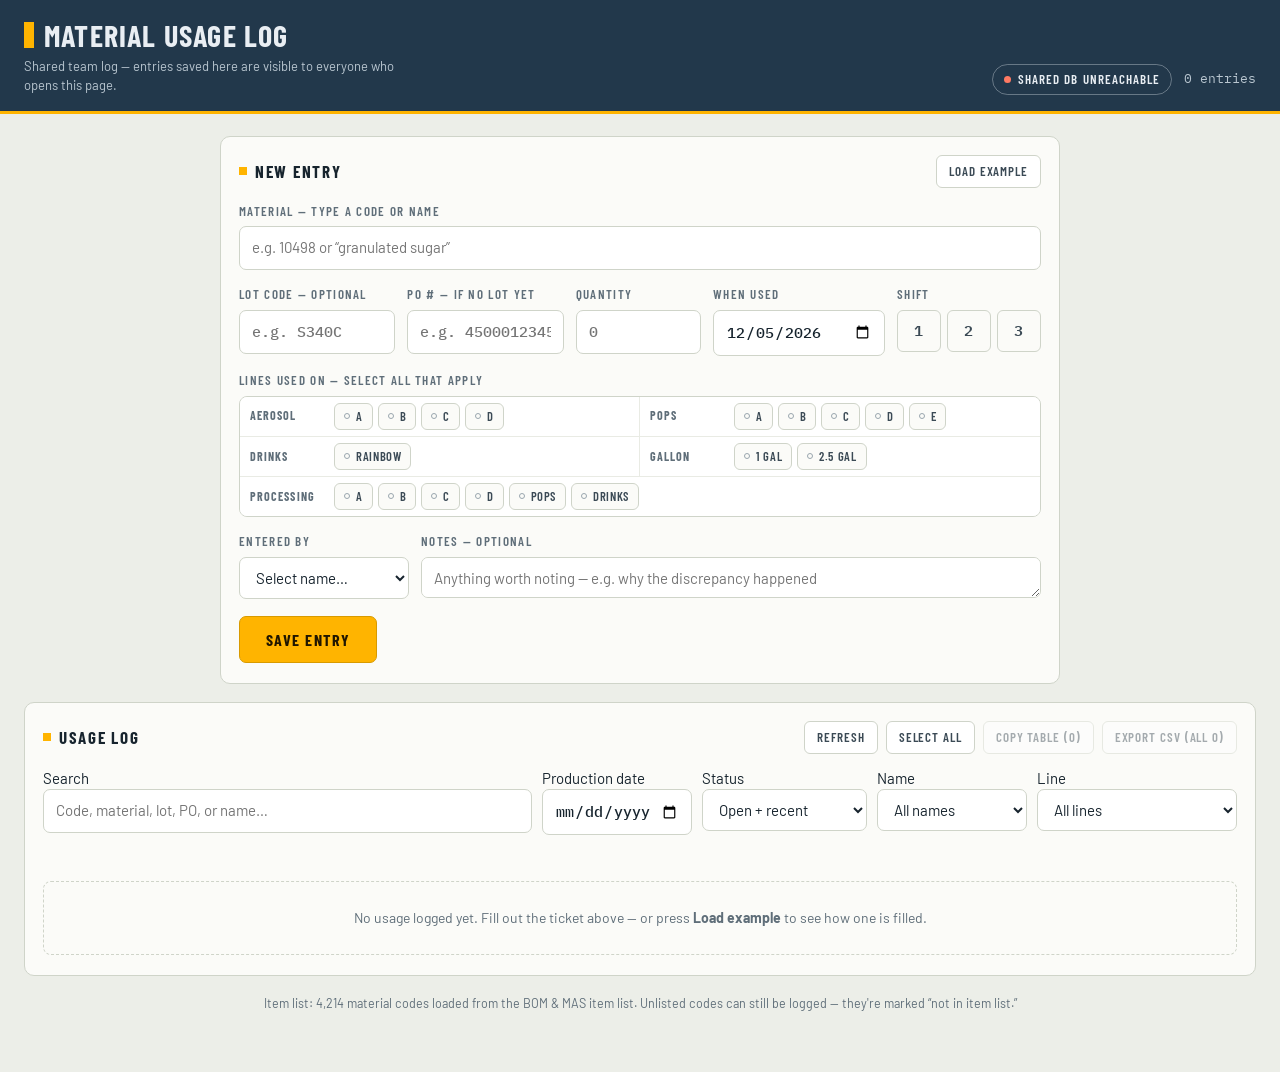
==== index.html @ 3df2b810 "Add files via upload" ====
<!DOCTYPE html>
<html lang="en">
<head>
  <meta charset="UTF-8" />
  <meta name="viewport" content="width=device-width, initial-scale=1" />
  <title>Material Usage Log</title>
  <link rel="preconnect" href="https://fonts.googleapis.com" />
  <link rel="preconnect" href="https://fonts.gstatic.com" crossorigin />
  <link
    href="https://fonts.googleapis.com/css2?family=Barlow+Condensed:wght@600;700&family=Barlow:wght@400;500;600&family=IBM+Plex+Mono:wght@500;600&display=swap"
    rel="stylesheet"
  />
  <link rel="stylesheet" href="styles.css?v=20260731b" />
</head>
<body>
  <header class="head">
    <div class="head-inner">
      <div>
        <div class="brand">
          <span class="tick"></span>
          <h1>Material Usage Log</h1>
        </div>
        <p class="sub" id="subline">Log what was used, when, and on which lines.</p>
      </div>
      <div class="head-right">
        <span class="pill pill-warn" id="statusPill"><span class="dot"></span><span id="statusText">Loading…</span></span>
        <span class="count" id="entryCount">0 entries</span>
      </div>
    </div>
  </header>

  <main class="main">
    <!-- ================= new entry ================= -->
    <section class="card">
      <div class="card-head">
        <h2 class="label"><span class="sq"></span>New entry</h2>
        <div class="card-head-actions">
          <button class="ghost hidden" id="clearBtn" type="button">Clear</button>
          <button class="ghost" id="exampleBtn" type="button">Load example</button>
        </div>
      </div>

      <div class="example-note hidden" id="exampleNote">
        <strong>Example ticket:</strong> 250 of material <span class="mono">10498</span> (granulated sugar),
        lot <span class="mono">S340C</span>, used yesterday during shift 3 on Processing B and Processing C,
        with a note attached. Add your name, then press <strong>Save entry</strong> to log it — or
        <strong>Clear</strong> to start fresh.
      </div>

      <div class="field">
        <label class="flabel" for="matInput">Material — type a code or name</label>
        <div class="combo">
          <input
            id="matInput"
            class="input"
            placeholder="e.g. 10498 or &ldquo;granulated sugar&rdquo;"
            autocomplete="off"
          />
          <div class="drop hidden" id="matDrop"></div>
        </div>
        <div class="picked hidden" id="pickedBox">
          <span class="mono picked-code" id="pickedCode"></span>
          <span class="picked-desc" id="pickedDesc"></span>
        </div>
      </div>

      <div class="quad">
        <div class="field">
          <label class="flabel" for="lotInput">Lot code — optional</label>
          <input id="lotInput" class="input mono" placeholder="e.g. S340C" autocomplete="off" />
        </div>
        <div class="field">
          <label class="flabel" for="poInput">PO # — if no lot yet</label>
          <input id="poInput" class="input mono" placeholder="e.g. 4500012345" autocomplete="off" />
        </div>
        <div class="field">
          <label class="flabel" for="qtyInput">Quantity</label>
          <input id="qtyInput" class="input mono" type="number" min="0" step="any" inputmode="decimal" placeholder="0" />
        </div>
        <div class="field">
          <label class="flabel" for="dateInput">When used</label>
          <input id="dateInput" class="input mono" type="date" />
        </div>
        <div class="field">
          <span class="flabel">Shift</span>
          <div class="shift-group" id="shiftGroup">
            <button type="button" class="chip shift" data-shift="1" aria-pressed="false">1</button>
            <button type="button" class="chip shift" data-shift="2" aria-pressed="false">2</button>
            <button type="button" class="chip shift" data-shift="3" aria-pressed="false">3</button>
          </div>
        </div>
      </div>

      <div class="field">
        <span class="flabel">Lines used on — select all that apply</span>
        <div class="board" id="board"></div>
      </div>

      <div class="noterow">
        <div class="field">
          <label class="flabel" for="nameSelect">Entered by</label>
          <select id="nameSelect" class="input"></select>
          <input id="nameOther" class="input hidden" placeholder="Type your name" autocomplete="off" />
        </div>
        <div class="field">
          <label class="flabel" for="noteInput">Notes — optional</label>
          <textarea id="noteInput" class="input" rows="1" placeholder="Anything worth noting — e.g. why the discrepancy happened"></textarea>
        </div>
      </div>

      <div class="err hidden" id="errBox"></div>

      <div class="actions">
        <button class="save" id="saveBtn" type="button">Save entry</button>
        <span class="sel-summary" id="selSummary"></span>
      </div>
    </section>

  </main>

  <div class="main wide">
    <!-- ================= usage log ================= -->
    <section class="card">
      <div class="card-head">
        <h2 class="label"><span class="sq"></span>Usage log</h2>
        <div class="card-head-actions">
          <button class="ghost hidden" id="refreshBtn" type="button">Refresh</button>
          <button class="ghost" id="selectAllBtn" type="button" title="Select every open row currently shown">Select all</button>
          <button class="ghost hidden" id="clearSelBtn" type="button">Clear selection</button>
          <button class="ghost accent" id="copyTableBtn" type="button" disabled>Copy table (0)</button>
          <button class="ghost" id="exportBtn" type="button" disabled>Export CSV (0)</button>
        </div>
      </div>

      <div class="filters">
        <div class="f f-grow">
          <span class="fl">Search</span>
          <input id="searchInput" class="input" placeholder="Code, material, lot, PO, or name…" />
        </div>
        <div class="f">
          <span class="fl">Production date</span>
          <input id="dateFilter" class="input mono" type="date" />
        </div>
        <div class="f">
          <span class="fl">Status</span>
          <select id="statusFilter" class="input">
            <option value="recent">Open + recent</option>
            <option value="open">Open only</option>
            <option value="resolved">Resolved only</option>
            <option value="all">Everything</option>
          </select>
        </div>
        <div class="f">
          <span class="fl">Name</span>
          <select id="nameFilter" class="input">
            <option value="">All names</option>
          </select>
        </div>
        <div class="f">
          <span class="fl">Line</span>
          <select id="lineFilter" class="input">
            <option value="">All lines</option>
          </select>
        </div>
        <div class="f">
          <span class="fl">&nbsp;</span>
          <button class="ghost hidden" id="resetFilters" type="button">✕ Reset</button>
        </div>
      </div>

      <div id="logArea"></div>
    </section>

    <p class="foot">
      Item list: <span id="matCount">…</span> material codes loaded from the BOM &amp; MAS item list.
      Unlisted codes can still be logged — they're marked &ldquo;not in item list.&rdquo;
    </p>
  </div>

  

  <div class="modal-bg hidden" id="pwModal">
    <div class="modal">
      <h3 class="label"><span class="sq"></span>Export protected</h3>
      <p class="pw-note">Enter the export password to download the CSV.</p>
      <input type="password" id="pwInput" class="input" placeholder="Password" autocomplete="off" />
      <div class="pw-err hidden" id="pwErr">Wrong password — try again.</div>
      <div class="modal-actions">
        <button class="ghost" id="pwCancel" type="button">Cancel</button>
        <button class="save save-sm" id="pwOk" type="button">Export</button>
      </div>
    </div>
  </div>

  <div class="toast hidden" id="toast"></div>

  <script src="config.js?v=20260731b"></script>
  <script src="materials.js?v=20260731b"></script>
  <script src="app.js?v=20260731b"></script>
</body>
</html>
---- styles.css ----
:root {
  --bg: #eceee8;
  --card: #fbfbf8;
  --ink: #17242e;
  --steel: #22384b;
  --steel-deep: #1a2b3a;
  --head-text: #e9eef3;
  --amber: #ffb400;
  --amber-soft: #fff3d6;
  --line: #cfd4c9;
  --muted: #5f6e79;
  --ok: #1e7f63;
  --danger: #b3341f;
}
* { box-sizing: border-box; margin: 0; }
body {
  min-height: 100vh;
  background: var(--bg);
  color: var(--ink);
  font-family: "Barlow", system-ui, sans-serif;
  font-size: 15px;
  line-height: 1.45;
}
.mono { font-family: "IBM Plex Mono", ui-monospace, monospace; }
button { font: inherit; cursor: pointer; background: none; border: none; color: inherit; }
:focus-visible { outline: 2px solid var(--amber); outline-offset: 2px; border-radius: 3px; }
.hidden { display: none !important; }

/* header */
.head { background: var(--steel); color: var(--head-text); border-bottom: 3px solid var(--amber); }
.head-inner {
  max-width: none; margin: 0 auto; padding: 20px 24px 16px;
  display: flex; justify-content: space-between; align-items: flex-end; gap: 16px; flex-wrap: wrap;
}
.brand { display: flex; align-items: center; gap: 10px; }
.tick { width: 10px; height: 26px; background: var(--amber); flex: none; }
h1 {
  font-family: "Barlow Condensed"; font-weight: 700; font-size: 30px;
  letter-spacing: 0.04em; text-transform: uppercase; line-height: 1;
}
.sub { margin-top: 7px; font-size: 13px; color: #b9c6d0; max-width: 56ch; }
.head-right { display: flex; align-items: center; gap: 12px; flex-wrap: wrap; }
.pill {
  display: inline-flex; align-items: center; gap: 7px;
  font-family: "Barlow Condensed"; font-weight: 600; font-size: 13px;
  letter-spacing: 0.08em; text-transform: uppercase;
  padding: 5px 11px; border: 1px solid rgba(233, 238, 243, 0.35); border-radius: 999px;
}
.pill .dot { width: 7px; height: 7px; border-radius: 50%; }
.pill-ok .dot { background: #4fd1a5; }
.pill-warn .dot { background: var(--amber); }
.pill-err .dot { background: #ff7a63; }
.count { font-family: "IBM Plex Mono"; font-size: 13px; color: #b9c6d0; }

/* layout */
.main {
  max-width: 880px; margin: 0 auto; padding: 22px 20px 0;
  display: flex; flex-direction: column; gap: 18px;
}
.main.wide { max-width: none; padding: 18px 24px 60px; }
.card { background: var(--card); border: 1px solid var(--line); border-radius: 10px; padding: 18px 18px 20px; }
.card-head {
  display: flex; justify-content: space-between; align-items: center;
  gap: 10px; flex-wrap: wrap; margin-bottom: 14px;
}
.card-head-actions { display: flex; gap: 8px; flex-wrap: wrap; }
.label {
  font-family: "Barlow Condensed"; font-weight: 700; font-size: 17px;
  letter-spacing: 0.1em; text-transform: uppercase;
  display: flex; align-items: center; gap: 8px;
}
.sq { width: 8px; height: 8px; background: var(--amber); flex: none; }

/* form */
.field { margin-bottom: 15px; }
.flabel {
  display: block; font-family: "Barlow Condensed"; font-weight: 600; font-size: 13px;
  letter-spacing: 0.1em; text-transform: uppercase; color: var(--muted); margin-bottom: 6px;
}
.input {
  width: 100%; padding: 10px 12px; border: 1.5px solid var(--line); border-radius: 7px;
  background: #fff; font: inherit; color: var(--ink); transition: border-color 0.12s;
}
.input:focus { border-color: var(--steel); outline: none; }
.input.mono { font-family: "IBM Plex Mono"; font-weight: 500; }
.quad { display: grid; grid-template-columns: 1fr 1fr 0.8fr 1.1fr auto; gap: 12px; }
.noterow { display: grid; grid-template-columns: 170px 1fr; gap: 12px; }
@media (max-width: 760px) { .noterow { grid-template-columns: 1fr; } }
.noterow .field { margin-bottom: 12px; }
textarea.input { resize: vertical; min-height: 41px; height: 41px; line-height: 1.35; }
@media (max-width: 760px) { .quad { grid-template-columns: 1fr 1fr; } }
.shift-group { display: flex; gap: 6px; }
#nameOther { margin-top: 6px; }
.chip.shift {
  justify-content: center; min-width: 44px; padding: 9px 0;
  font-family: "IBM Plex Mono"; font-size: 15px; letter-spacing: 0;
}

/* combobox */
.combo { position: relative; }
.drop {
  position: absolute; z-index: 30; top: calc(100% + 4px); left: 0; right: 0;
  background: #fff; border: 1.5px solid var(--steel); border-radius: 8px;
  max-height: 280px; overflow-y: auto; box-shadow: 0 10px 28px rgba(23, 36, 46, 0.18);
}
.opt {
  display: flex; gap: 12px; width: 100%; text-align: left; padding: 9px 12px;
  font-size: 14px; border-bottom: 1px solid #eef0ea; align-items: baseline;
}
.opt:last-child { border-bottom: none; }
.opt.hi, .opt:hover { background: var(--amber-soft); }
.opt-code { font-weight: 600; flex: none; min-width: 72px; }
.opt-desc { color: #33424d; }
.more { padding: 8px 12px; font-size: 12.5px; color: var(--muted); background: #f4f5f0; }
.picked {
  display: flex; gap: 12px; align-items: baseline; margin-top: 8px; padding: 9px 12px;
  background: var(--amber-soft); border: 1px solid #efd79a; border-radius: 7px;
}
.picked-code { font-weight: 600; font-size: 15px; }
.picked-desc { font-size: 14px; }

/* line board — compact */
.board { border: 1.5px solid var(--line); border-radius: 8px; overflow: hidden; }
.board-row { display: flex; align-items: center; gap: 10px; padding: 6px 10px; background: #fff; }
.board-row + .board-row { border-top: 1px solid #e9ebe4; }
.gname {
  font-family: "Barlow Condensed"; font-weight: 700; font-size: 12px;
  letter-spacing: 0.09em; text-transform: uppercase; color: var(--muted); flex: none; width: 74px;
}
.chips { display: flex; gap: 5px; flex-wrap: wrap; }
.chip {
  display: inline-flex; align-items: center; gap: 6px; padding: 3.5px 9px;
  border: 1.5px solid var(--line); border-radius: 6px; background: #fbfbf8;
  font-family: "Barlow Condensed"; font-weight: 600; font-size: 12.5px;
  letter-spacing: 0.05em; text-transform: uppercase; color: #3b4a55; transition: all 0.12s;
}
.chip .lamp { width: 6px; height: 6px; border-radius: 50%; border: 1.5px solid #9aa6ae; background: transparent; }
.chip:hover { border-color: var(--steel); }
.chip.on { background: var(--amber); border-color: #d89a00; color: #201600; }
.chip.on .lamp { background: #201600; border-color: #201600; }
@media (min-width: 700px) {
  .board { display: grid; grid-template-columns: 1fr 1fr; }
  .board-row + .board-row { border-top: 0; }
  .board-row:nth-child(n + 3) { border-top: 1px solid #e9ebe4; }
  .board-row:nth-child(odd):not(.full) { border-right: 1px solid #e9ebe4; }
  .board-row.full { grid-column: 1 / -1; }
}
@media (max-width: 560px) {
  .board-row { flex-direction: column; align-items: flex-start; gap: 5px; }
  .gname { width: auto; }
}

/* actions */
.actions { display: flex; align-items: center; gap: 14px; flex-wrap: wrap; }
.save {
  background: var(--amber); color: #201600; border: 1.5px solid #d89a00; border-radius: 7px;
  padding: 11px 26px; font-family: "Barlow Condensed"; font-weight: 700; font-size: 16px;
  letter-spacing: 0.09em; text-transform: uppercase; transition: transform 0.12s, box-shadow 0.12s;
}
.save:hover:not(:disabled) { box-shadow: 0 3px 10px rgba(216, 154, 0, 0.4); }
.save:disabled { opacity: 0.6; cursor: default; }
.sel-summary { font-size: 13px; color: var(--muted); }
.ghost {
  border: 1.5px solid var(--line); border-radius: 6px; padding: 6px 12px; background: #fff;
  font-family: "Barlow Condensed"; font-weight: 600; font-size: 13px;
  letter-spacing: 0.07em; text-transform: uppercase; color: #3b4a55; transition: border-color 0.12s;
}
.ghost:hover:not(:disabled) { border-color: var(--steel); }
.ghost:disabled { opacity: 0.45; cursor: default; }
.ghost.sm { padding: 4px 9px; font-size: 12px; }
.ghost.danger { border-color: var(--danger); color: var(--danger); background: #fbefec; }
.err {
  background: #fbefec; border: 1px solid #e3b7ac; color: var(--danger);
  border-radius: 7px; padding: 9px 12px; font-size: 14px; margin-bottom: 13px;
}
.example-note {
  background: var(--amber-soft); border: 1px dashed #d89a00; border-radius: 7px;
  padding: 10px 13px; font-size: 14px; margin-bottom: 15px;
}

/* log */
.filters { display: grid; grid-template-columns: 1fr 150px 165px 150px 200px; gap: 10px; margin-bottom: 14px; }
@media (max-width: 980px) {
  .filters { grid-template-columns: 1fr 1fr; }
  .filters #searchInput { grid-column: 1 / -1; }
}
@media (max-width: 560px) { .filters { grid-template-columns: 1fr; } }
/* usage log table */
.tbl-wrap { overflow-x: auto; border: 1px solid var(--line); border-radius: 8px; background: #fff; }
.tbl { width: 100%; border-collapse: collapse; font-size: 13px; min-width: 900px; }
.tbl th {
  font-family: "Barlow Condensed"; font-weight: 700; font-size: 12px;
  letter-spacing: 0.07em; text-transform: uppercase; color: var(--muted);
  text-align: left; padding: 8px 10px; background: #f4f5f0;
  border-bottom: 1.5px solid var(--line); white-space: nowrap;
}
.tbl th.c-qty { text-align: right; }
.tbl td { padding: 7px 10px; border-bottom: 1px solid #eceee7; vertical-align: top; }
.tbl tr:last-child td { border-bottom: none; }
.tbl tr.is-done > td { background: #f1f7f3; text-decoration: line-through; color: #7d8a93; }
.tbl tr.is-done > td.c-sel, .tbl tr.is-done > td.c-r, .tbl tr.is-done > td.c-act { text-decoration: none; }
.tbl tr.grp > td {
  background: #e9ece3; border-top: 2px solid var(--line);
  font-family: "Barlow Condensed"; font-weight: 700; font-size: 13px;
  letter-spacing: 0.08em; text-transform: uppercase; color: #3b4a55; cursor: pointer;
}
.tbl tbody tr { display: table-row; cursor: pointer; }
.tbl tr.is-sel > td { background: var(--amber-soft); }
.c-sel { width: 30px; }
.c-sel input { width: 15px; height: 15px; accent-color: var(--steel); cursor: pointer; vertical-align: middle; }
.c-r { width: 34px; }
.c-date { white-space: nowrap; }
.c-code, .c-lot { font-family: "IBM Plex Mono"; font-weight: 500; white-space: nowrap; }
.c-qty { font-family: "IBM Plex Mono"; font-weight: 600; text-align: right; white-space: nowrap; }
.c-desc { min-width: 170px; }
.c-line { min-width: 130px; }
.c-note { min-width: 150px; font-size: 12.5px; color: #4a5a65; }
.note-ta {
  width: 100%; min-height: 46px; padding: 5px 7px; font: inherit; font-size: 12.5px;
  border: 1.5px solid var(--steel); border-radius: 6px; resize: vertical; background: #fff;
}
.note-edit-actions { display: flex; gap: 5px; margin-top: 4px; }
.c-act { white-space: nowrap; text-align: right; }
.c-act .ghost.sm { margin-left: 5px; }
.rect {
  width: 20px; height: 20px; flex: none; padding: 0;
  border: 1.5px solid var(--line); border-radius: 50%; background: #fff;
  display: inline-flex; align-items: center; justify-content: center;
  font-size: 13px; line-height: 1; color: transparent; transition: all 0.12s;
}
.rect:hover { border-color: var(--ok); }
.rect.on { background: var(--ok); border-color: var(--ok); color: #fff; }
.row-actions { display: flex; gap: 6px; }
.empty {
  border: 1.5px dashed var(--line); border-radius: 8px; padding: 26px 18px;
  text-align: center; color: var(--muted); font-size: 14px;
}
.foot { font-size: 12.5px; color: var(--muted); text-align: center; }

/* export password modal */
.modal-bg {
  position: fixed; inset: 0; background: rgba(23, 36, 46, 0.45);
  display: flex; align-items: center; justify-content: center; z-index: 60; padding: 20px;
}
.modal {
  background: var(--card); border: 1px solid var(--line); border-radius: 10px;
  padding: 18px; width: 100%; max-width: 380px;
}
.pw-note { font-size: 13.5px; color: var(--muted); margin: 8px 0 10px; }
.pw-err { margin-top: 8px; font-size: 13px; color: var(--danger); }
.modal-actions { display: flex; gap: 8px; justify-content: flex-end; margin-top: 12px; }
.save-sm { padding: 8px 18px; font-size: 14px; }

/* toast */
.toast {
  position: fixed; bottom: 22px; left: 50%; transform: translateX(-50%);
  background: var(--steel-deep); color: var(--head-text); padding: 10px 20px;
  border-radius: 8px; font-size: 14px; box-shadow: 0 8px 24px rgba(23, 36, 46, 0.35); z-index: 50;
}

@media (prefers-reduced-motion: reduce) { * { transition: none !important; } }
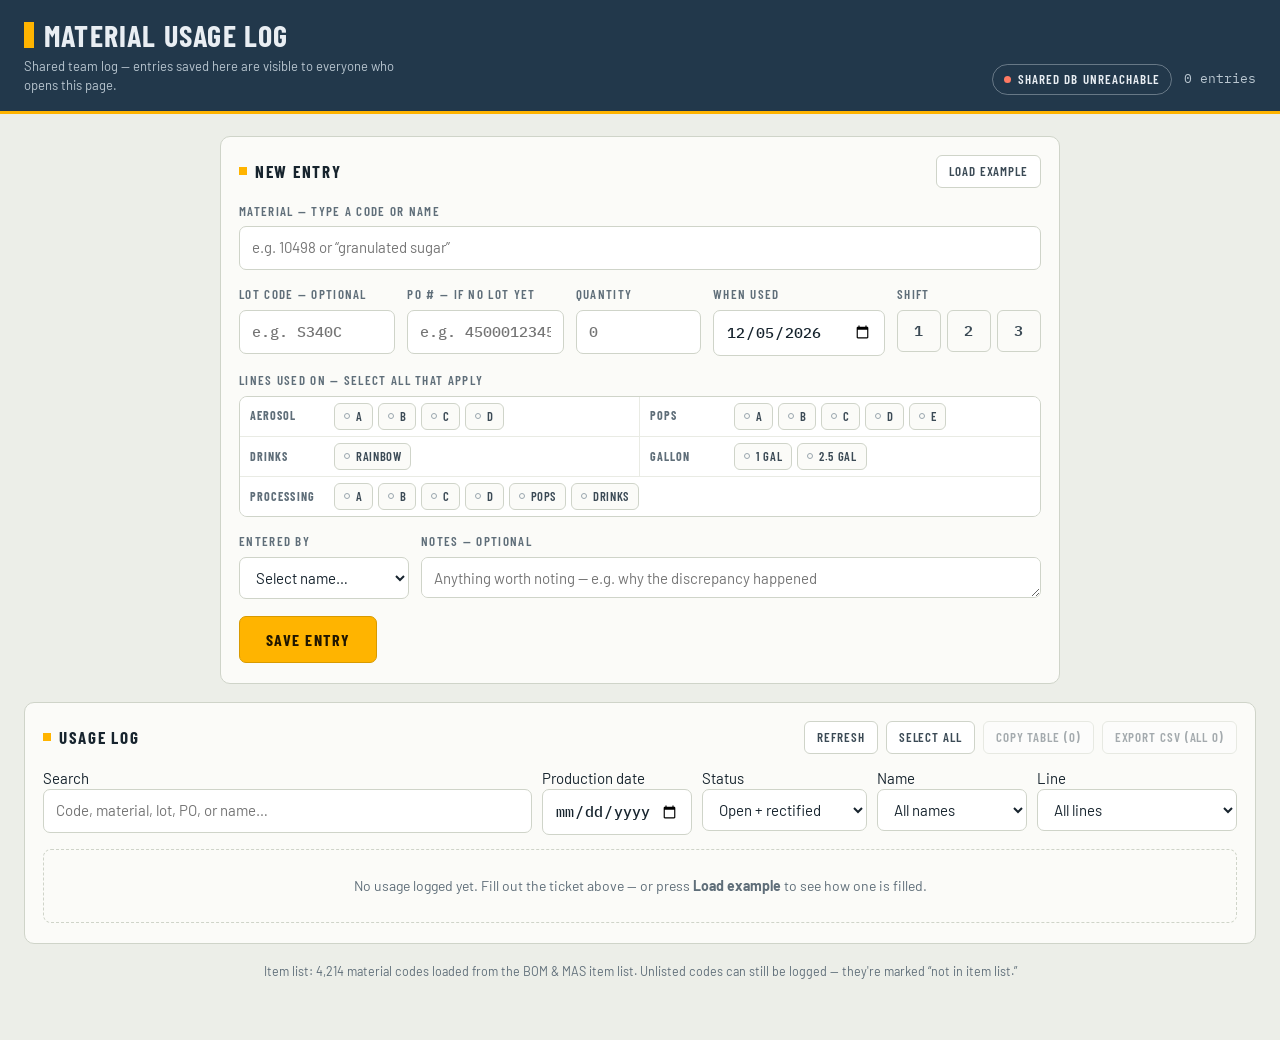
==== commit 5901af94: "Add files via upload" ====
--- a/index.html
+++ b/index.html
@@ -10,7 +10,7 @@
     href="https://fonts.googleapis.com/css2?family=Barlow+Condensed:wght@600;700&family=Barlow:wght@400;500;600&family=IBM+Plex+Mono:wght@500;600&display=swap"
     rel="stylesheet"
   />
-  <link rel="stylesheet" href="styles.css?v=20260731b" />
+  <link rel="stylesheet" href="styles.css?v=20260731c" />
 </head>
 <body>
   <header class="head">
@@ -144,10 +144,9 @@
         <div class="f">
           <span class="fl">Status</span>
           <select id="statusFilter" class="input">
-            <option value="recent">Open + recent</option>
+            <option value="recent">Open + rectified</option>
             <option value="open">Open only</option>
             <option value="resolved">Resolved only</option>
-            <option value="all">Everything</option>
           </select>
         </div>
         <div class="f">
@@ -161,10 +160,6 @@
           <select id="lineFilter" class="input">
             <option value="">All lines</option>
           </select>
-        </div>
-        <div class="f">
-          <span class="fl">&nbsp;</span>
-          <button class="ghost hidden" id="resetFilters" type="button">✕ Reset</button>
         </div>
       </div>
 
@@ -194,8 +189,8 @@
 
   <div class="toast hidden" id="toast"></div>
 
-  <script src="config.js?v=20260731b"></script>
-  <script src="materials.js?v=20260731b"></script>
-  <script src="app.js?v=20260731b"></script>
+  <script src="config.js?v=20260731c"></script>
+  <script src="materials.js?v=20260731c"></script>
+  <script src="app.js?v=20260731c"></script>
 </body>
 </html>
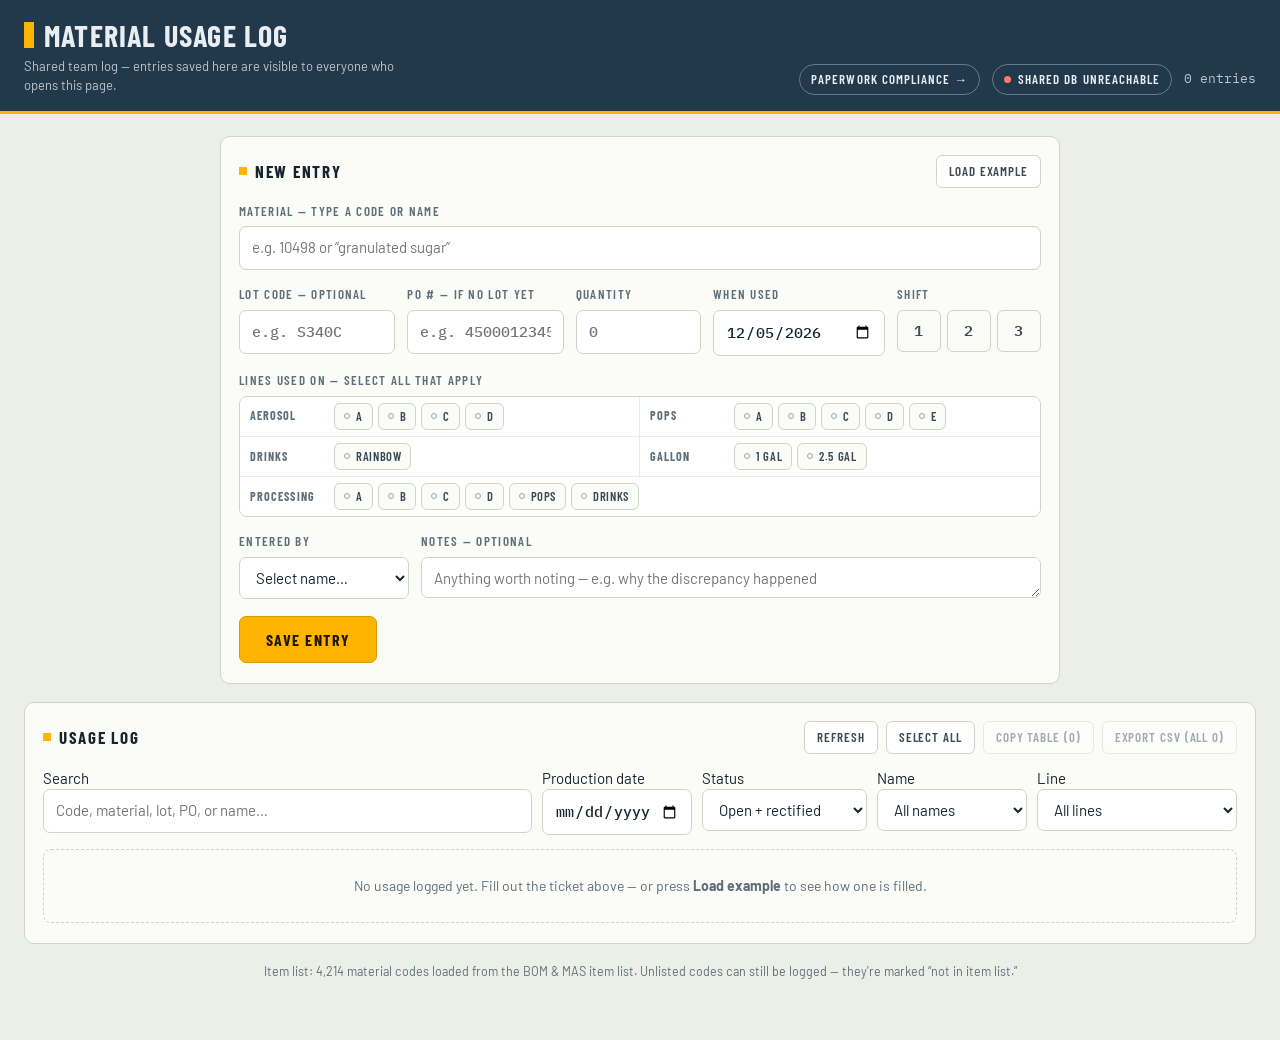
==== commit 4ba1b0df: "Add files via upload" ====
--- a/index.html
+++ b/index.html
@@ -10,7 +10,7 @@
     href="https://fonts.googleapis.com/css2?family=Barlow+Condensed:wght@600;700&family=Barlow:wght@400;500;600&family=IBM+Plex+Mono:wght@500;600&display=swap"
     rel="stylesheet"
   />
-  <link rel="stylesheet" href="styles.css?v=20260731c" />
+  <link rel="stylesheet" href="styles.css?v=20260801a" />
 </head>
 <body>
   <header class="head">
@@ -23,6 +23,7 @@
         <p class="sub" id="subline">Log what was used, when, and on which lines.</p>
       </div>
       <div class="head-right">
+        <a class="pill pill-link" href="compliance.html">Paperwork compliance &rarr;</a>
         <span class="pill pill-warn" id="statusPill"><span class="dot"></span><span id="statusText">Loading…</span></span>
         <span class="count" id="entryCount">0 entries</span>
       </div>
@@ -189,8 +190,8 @@
 
   <div class="toast hidden" id="toast"></div>
 
-  <script src="config.js?v=20260731c"></script>
-  <script src="materials.js?v=20260731c"></script>
-  <script src="app.js?v=20260731c"></script>
+  <script src="config.js?v=20260801a"></script>
+  <script src="materials.js?v=20260801a"></script>
+  <script src="app.js?v=20260801a"></script>
 </body>
 </html>
--- a/styles.css
+++ b/styles.css
@@ -47,6 +47,8 @@
   padding: 5px 11px; border: 1px solid rgba(233, 238, 243, 0.35); border-radius: 999px;
 }
 .pill .dot { width: 7px; height: 7px; border-radius: 50%; }
+a.pill-link { text-decoration: none; color: var(--head-text); }
+a.pill-link:hover { border-color: var(--amber); color: #fff; }
 .pill-ok .dot { background: #4fd1a5; }
 .pill-warn .dot { background: var(--amber); }
 .pill-err .dot { background: #ff7a63; }
@@ -237,6 +239,31 @@
 }
 .foot { font-size: 12.5px; color: var(--muted); text-align: center; }
 
+/* compliance scoreboard */
+.quad-c { grid-template-columns: 170px auto 1fr; }
+@media (max-width: 760px) { .quad-c { grid-template-columns: 1fr 1fr; } }
+.f-grow2 select + input { margin-top: 6px; }
+.input-slim { width: 150px; padding: 6px 10px; font-size: 13.5px; }
+.stat-block { margin-bottom: 16px; }
+.stat-h {
+  font-family: "Barlow Condensed"; font-weight: 700; font-size: 13px;
+  letter-spacing: 0.09em; text-transform: uppercase; color: var(--muted); margin-bottom: 7px;
+}
+.stat-row { display: flex; flex-wrap: wrap; gap: 8px; }
+.stat {
+  display: flex; align-items: baseline; gap: 10px;
+  border: 1px solid var(--line); background: #fff; border-radius: 8px; padding: 7px 12px;
+}
+.stat-k { font-size: 13px; color: #3b4a55; }
+.stat b { font-family: "IBM Plex Mono"; font-size: 16px; }
+.stat-total { background: var(--amber-soft); border-color: #efd79a; }
+.tbl.mx { min-width: 560px; }
+.mx-n { text-align: right; font-family: "IBM Plex Mono"; white-space: nowrap; }
+th.mx-n { text-align: right; }
+.mx-t { font-weight: 600; }
+.mx-bar { width: 34%; }
+.mx-bar span { display: block; height: 10px; background: var(--amber); border-radius: 3px; min-width: 2px; }
+
 /* export password modal */
 .modal-bg {
   position: fixed; inset: 0; background: rgba(23, 36, 46, 0.45);
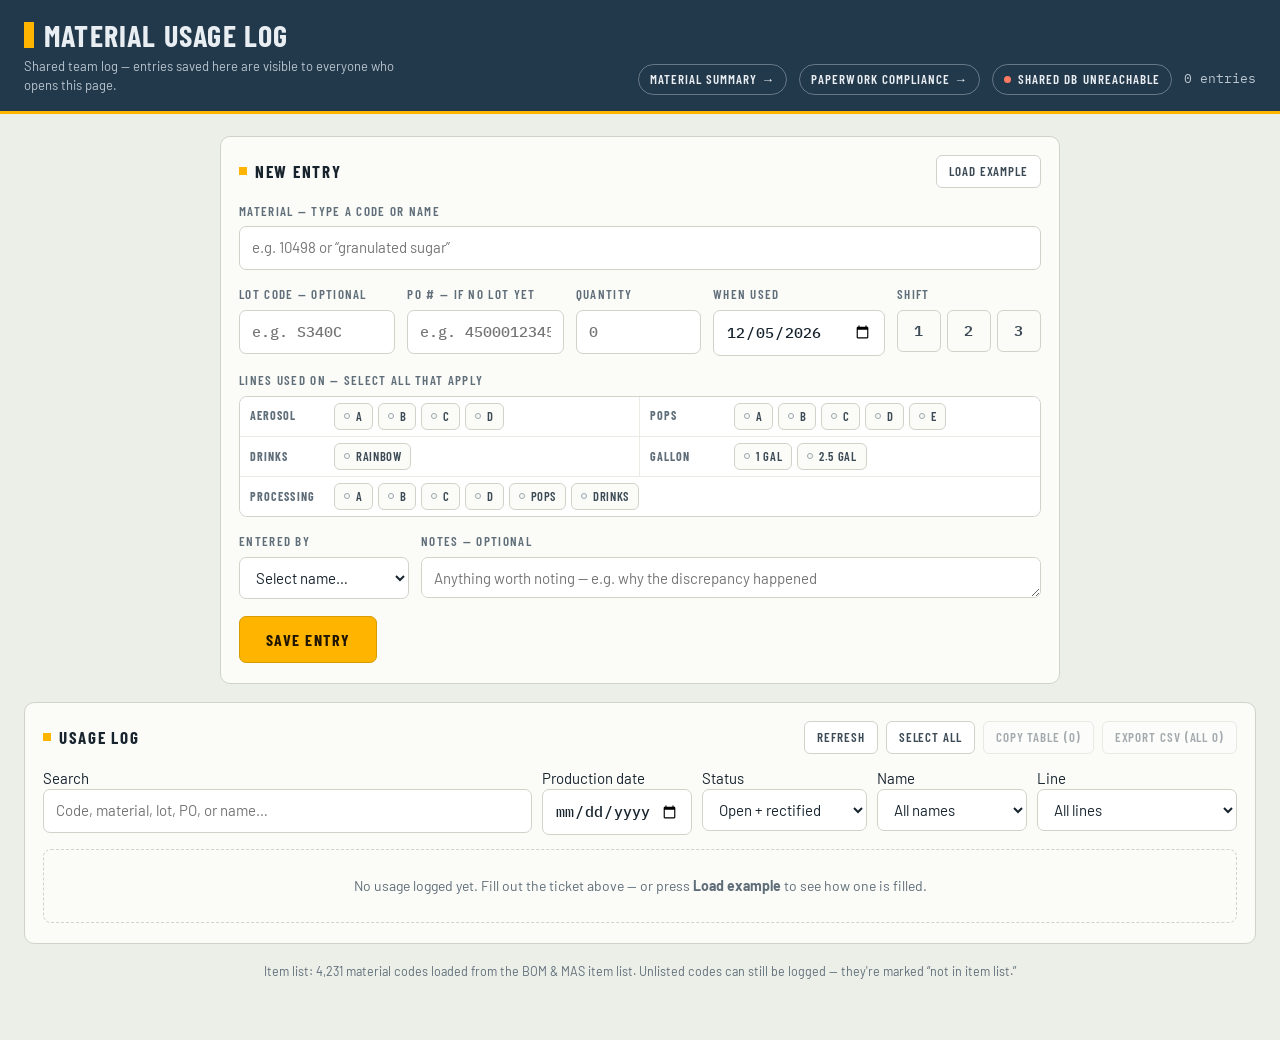
==== commit 99005915: "Add files via upload" ====
--- a/index.html
+++ b/index.html
@@ -10,7 +10,7 @@
     href="https://fonts.googleapis.com/css2?family=Barlow+Condensed:wght@600;700&family=Barlow:wght@400;500;600&family=IBM+Plex+Mono:wght@500;600&display=swap"
     rel="stylesheet"
   />
-  <link rel="stylesheet" href="styles.css?v=20260801a" />
+  <link rel="stylesheet" href="styles.css?v=20260817a" />
 </head>
 <body>
   <header class="head">
@@ -23,6 +23,7 @@
         <p class="sub" id="subline">Log what was used, when, and on which lines.</p>
       </div>
       <div class="head-right">
+        <a class="pill pill-link" href="summary.html">Material summary &rarr;</a>
         <a class="pill pill-link" href="compliance.html">Paperwork compliance &rarr;</a>
         <span class="pill pill-warn" id="statusPill"><span class="dot"></span><span id="statusText">Loading…</span></span>
         <span class="count" id="entryCount">0 entries</span>
@@ -190,8 +191,8 @@
 
   <div class="toast hidden" id="toast"></div>
 
-  <script src="config.js?v=20260801a"></script>
-  <script src="materials.js?v=20260801a"></script>
-  <script src="app.js?v=20260801a"></script>
+  <script src="config.js?v=20260817a"></script>
+  <script src="materials.js?v=20260817a"></script>
+  <script src="app.js?v=20260817a"></script>
 </body>
 </html>
--- a/styles.css
+++ b/styles.css
@@ -239,6 +239,11 @@
 }
 .foot { font-size: 12.5px; color: var(--muted); text-align: center; }
 
+/* summary page */
+.gate-row { display: flex; gap: 8px; align-items: center; margin-top: 10px; max-width: 420px; }
+.gate-row .input { flex: 1; }
+.stat-pct { font-family: "IBM Plex Mono"; font-size: 11.5px; color: var(--muted); }
+
 /* compliance scoreboard */
 .quad-c { grid-template-columns: 170px auto 1fr; }
 @media (max-width: 760px) { .quad-c { grid-template-columns: 1fr 1fr; } }
@@ -264,6 +269,42 @@
 .mx-bar { width: 34%; }
 .mx-bar span { display: block; height: 10px; background: var(--amber); border-radius: 3px; min-width: 2px; }
 
+/* email drop + record details */
+.drop-hint {
+  border: 1.5px dashed var(--line); border-radius: 8px; background: #fff;
+  padding: 9px 12px; font-size: 13px; color: var(--muted); margin-bottom: 14px;
+}
+#dropCard.dragging { outline: 2px dashed var(--amber); outline-offset: 4px; }
+#dropCard.dragging .drop-hint { border-color: var(--amber); background: var(--amber-soft); color: #5a4300; }
+.staged {
+  display: flex; align-items: center; gap: 10px; margin-bottom: 14px;
+  background: var(--amber-soft); border: 1px solid #efd79a; border-radius: 7px;
+  padding: 8px 12px; font-size: 13px;
+}
+.staged span { flex: 1; }
+.modal-lg { max-width: 720px; max-height: 84vh; overflow-y: auto; }
+.d-grid { display: flex; flex-wrap: wrap; gap: 8px 22px; margin: 10px 0 4px; font-size: 14px; }
+.d-k {
+  display: block; color: var(--muted); font-family: "Barlow Condensed";
+  font-weight: 600; font-size: 11px; letter-spacing: 0.09em; text-transform: uppercase;
+}
+.d-grid b { font-family: "IBM Plex Mono"; font-weight: 600; }
+.detail-pre {
+  white-space: pre-wrap; background: #f7f8f4; border: 1px solid var(--line);
+  border-radius: 7px; padding: 10px 12px; font: 13px/1.5 "Barlow", sans-serif;
+  max-height: 260px; overflow: auto; margin: 10px 0;
+}
+.thumbs { display: flex; flex-wrap: wrap; gap: 8px; margin-top: 8px; }
+.thumbs img {
+  width: 120px; height: 120px; object-fit: cover; background: #fff;
+  border: 1px solid var(--line); border-radius: 7px;
+}
+.att-file {
+  display: inline-block; border: 1px solid var(--line); border-radius: 6px;
+  padding: 5px 10px; font-size: 13px; text-decoration: none; color: #22384b; background: #fff;
+}
+.c-att { white-space: nowrap; }
+
 /* export password modal */
 .modal-bg {
   position: fixed; inset: 0; background: rgba(23, 36, 46, 0.45);
@@ -286,3 +327,37 @@
 }
 
 @media (prefers-reduced-motion: reduce) { * { transition: none !important; } }
+
+/* email intake + record details */
+.dropzone {
+  border: 2px dashed var(--line); border-radius: 8px; background: #fff;
+  padding: 13px 15px; font-size: 13.5px; color: #3b4a55; cursor: pointer;
+  margin-bottom: 15px; transition: border-color 0.12s, background 0.12s;
+}
+.dropzone.drag { border-color: var(--amber); background: var(--amber-soft); }
+.dz-browse { color: #7a5400; text-decoration: underline; }
+.staged { display: flex; flex-wrap: wrap; gap: 7px; margin: -6px 0 15px; }
+.sfile {
+  display: inline-flex; align-items: center; gap: 7px; max-width: 260px;
+  border: 1px solid var(--line); background: #fbfbf8; border-radius: 6px;
+  padding: 4px 8px; font-size: 12.5px;
+}
+.sfile img { width: 26px; height: 26px; object-fit: cover; border-radius: 4px; }
+.sfile .sname { overflow: hidden; text-overflow: ellipsis; white-space: nowrap; }
+.sfile .sx { border: none; background: none; cursor: pointer; color: var(--danger); font-size: 14px; padding: 0 2px; }
+.badge-clip {
+  font-family: "IBM Plex Mono"; font-size: 11px; color: #7a5400;
+  background: var(--amber-soft); border: 1px solid #efd79a; border-radius: 4px;
+  padding: 1px 5px; margin-left: 6px; white-space: nowrap;
+}
+.modal-wide { max-width: 680px; }
+.dm-grid { display: grid; grid-template-columns: 130px 1fr; gap: 5px 12px; font-size: 14px; margin-bottom: 12px; }
+.dm-k { color: var(--muted); font-family: "Barlow Condensed"; font-weight: 600; font-size: 12px; letter-spacing: 0.08em; text-transform: uppercase; }
+.dm-body {
+  white-space: pre-wrap; background: #f7f8f4; border: 1px solid var(--line); border-radius: 7px;
+  padding: 10px 12px; font-size: 13px; max-height: 220px; overflow-y: auto; margin-bottom: 12px;
+}
+.dm-imgs { display: flex; flex-wrap: wrap; gap: 8px; margin-bottom: 8px; }
+.dm-imgs a { display: block; }
+.dm-imgs img { width: 110px; height: 110px; object-fit: cover; border-radius: 7px; border: 1px solid var(--line); }
+.dm-files { display: flex; flex-direction: column; gap: 4px; font-size: 13.5px; }
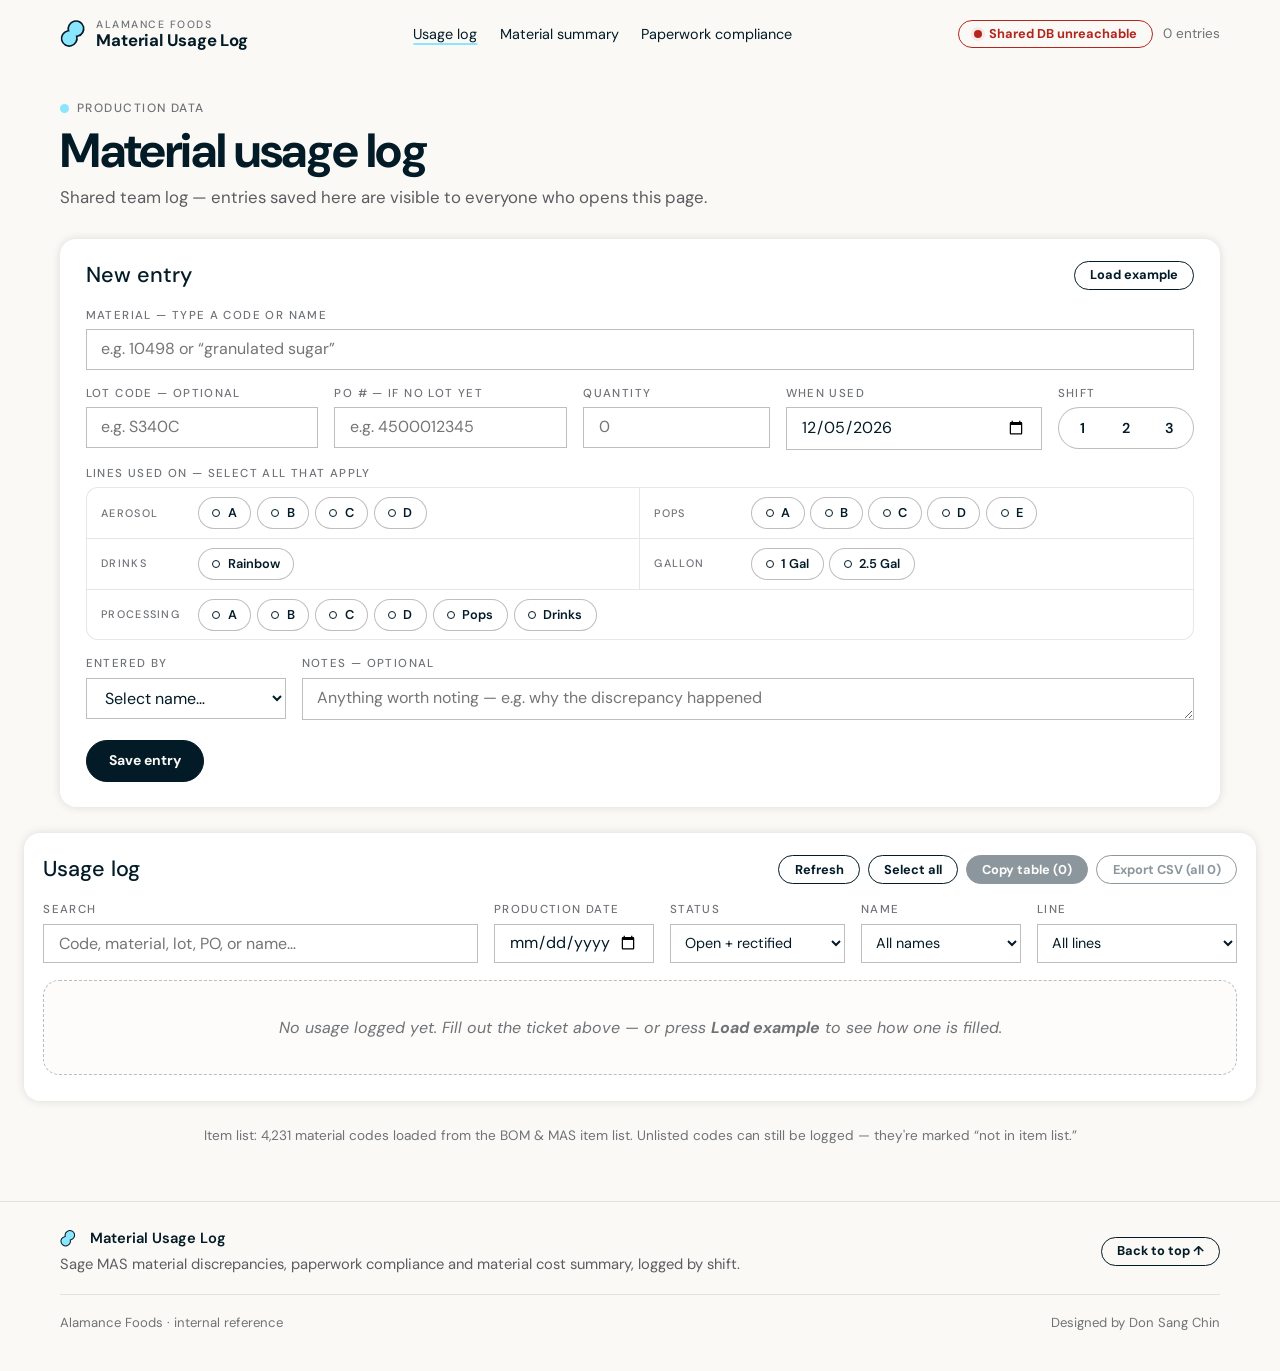
==== commit 3ed0ab6f: "Restyle all three pages to match the Gas Blend Scrap Factor Report Same design system as the gas rep" ====
--- a/index.html
+++ b/index.html
@@ -6,30 +6,38 @@
   <title>Material Usage Log</title>
   <link rel="preconnect" href="https://fonts.googleapis.com" />
   <link rel="preconnect" href="https://fonts.gstatic.com" crossorigin />
-  <link
-    href="https://fonts.googleapis.com/css2?family=Barlow+Condensed:wght@600;700&family=Barlow:wght@400;500;600&family=IBM+Plex+Mono:wght@500;600&display=swap"
-    rel="stylesheet"
-  />
-  <link rel="stylesheet" href="styles.css?v=20260817a" />
+  <link href="https://fonts.googleapis.com/css2?family=DM+Sans:ital,opsz,wght@0,9..40,400;0,9..40,500;0,9..40,700&display=swap" rel="stylesheet" />
+  <link rel="stylesheet" href="styles.css?v=20261029a" />
 </head>
-<body>
-  <header class="head">
-    <div class="head-inner">
-      <div>
-        <div class="brand">
-          <span class="tick"></span>
-          <h1>Material Usage Log</h1>
-        </div>
-        <p class="sub" id="subline">Log what was used, when, and on which lines.</p>
-      </div>
-      <div class="head-right">
-        <a class="pill pill-link" href="summary.html">Material summary &rarr;</a>
-        <a class="pill pill-link" href="compliance.html">Paperwork compliance &rarr;</a>
+<body id="top">
+<svg class="defs-host" aria-hidden="true" focusable="false"><defs><symbol id="mark" viewBox="-1 -1 17 19"><path d="M14.33 3.697c.715 2.667-.89 5.415-3.586 6.137a5 5 0 0 1-.833.15l.019.068c.715 2.667-.89 5.415-3.586 6.137-2.695.723-5.46-.854-6.174-3.521C-.545 10 1.06 7.252 3.756 6.53q.418-.111.834-.15l-.02-.068C3.856 3.645 5.46.897 8.156.175s5.46.855 6.175 3.522"/></symbol></defs></svg>
+
+  <header class="site-header">
+    <div class="hcont">
+      <a class="brand" href="index.html" aria-label="Material Usage Log, home">
+        <svg class="brand-mark" aria-hidden="true"><use href="#mark"/></svg>
+        <span class="brand-text"><span class="brand-eyebrow">Alamance Foods</span><span class="brand-name">Material Usage Log</span></span>
+      </a>
+      <nav class="site-nav" id="siteNav" aria-label="Pages">
+        <a href="index.html" class="active" aria-current="page">Usage log</a>
+        <a href="summary.html">Material summary</a>
+        <a href="compliance.html">Paperwork compliance</a>
+      </nav>
+      <div class="hstat">
         <span class="pill pill-warn" id="statusPill"><span class="dot"></span><span id="statusText">Loading…</span></span>
         <span class="count" id="entryCount">0 entries</span>
       </div>
+      <button class="menu-btn" id="menuBtn" type="button" aria-expanded="false" aria-controls="siteNav">Menu</button>
     </div>
   </header>
+
+  <div class="main">
+    <div class="page-head">
+      <span class="eyebrow"><i></i>Production data</span>
+      <h1>Material usage log</h1>
+      <p class="lede" id="subline">Log what was used, when, and on which lines.</p>
+    </div>
+  </div>
 
   <main class="main">
     <!-- ================= new entry ================= -->
@@ -120,7 +128,7 @@
 
   </main>
 
-  <div class="main wide">
+  <div class="main wide log-wide">
     <!-- ================= usage log ================= -->
     <section class="card">
       <div class="card-head">
@@ -189,10 +197,21 @@
     </div>
   </div>
 
+  <footer class="site-foot">
+    <div class="wrap">
+      <div class="foot-act">
+        <div class="fb"><svg class="foot-mark" aria-hidden="true"><use href="#mark"/></svg><b>Material Usage Log</b><span>Sage MAS material discrepancies, paperwork compliance and material cost summary, logged by shift.</span></div>
+        <a class="btn secondary small" href="#top">Back to top &uarr;</a>
+      </div>
+      <div class="foot-meta"><span>Alamance Foods &middot; internal reference</span><span>Designed by Don Sang Chin</span></div>
+    </div>
+  </footer>
+
   <div class="toast hidden" id="toast"></div>
 
-  <script src="config.js?v=20260817a"></script>
-  <script src="materials.js?v=20260817a"></script>
-  <script src="app.js?v=20260817a"></script>
+  <script src="site.js?v=20261029a"></script>
+  <script src="config.js?v=20261029a"></script>
+  <script src="materials.js?v=20261029a"></script>
+  <script src="app.js?v=20261029a"></script>
 </body>
 </html>
--- a/styles.css
+++ b/styles.css
@@ -1,363 +1,414 @@
+/* Material Usage Log — styled to match the Gas Blend Scrap Factor Report.
+   Tokens, type, header, buttons, inputs and tables follow that report's design system
+   (one 1240px column under a frosted sticky header, DM Sans, navy pill buttons).
+   Class names are the ones app.js / compliance.js / summary.js already use. Single light theme. */
 :root {
-  --bg: #eceee8;
-  --card: #fbfbf8;
-  --ink: #17242e;
-  --steel: #22384b;
-  --steel-deep: #1a2b3a;
-  --head-text: #e9eef3;
-  --amber: #ffb400;
-  --amber-soft: #fff3d6;
-  --line: #cfd4c9;
-  --muted: #5f6e79;
-  --ok: #1e7f63;
-  --danger: #b3341f;
-}
-* { box-sizing: border-box; margin: 0; }
-body {
-  min-height: 100vh;
-  background: var(--bg);
-  color: var(--ink);
-  font-family: "Barlow", system-ui, sans-serif;
-  font-size: 15px;
-  line-height: 1.45;
-}
-.mono { font-family: "IBM Plex Mono", ui-monospace, monospace; }
-button { font: inherit; cursor: pointer; background: none; border: none; color: inherit; }
-:focus-visible { outline: 2px solid var(--amber); outline-offset: 2px; border-radius: 3px; }
-.hidden { display: none !important; }
-
-/* header */
-.head { background: var(--steel); color: var(--head-text); border-bottom: 3px solid var(--amber); }
-.head-inner {
-  max-width: none; margin: 0 auto; padding: 20px 24px 16px;
-  display: flex; justify-content: space-between; align-items: flex-end; gap: 16px; flex-wrap: wrap;
-}
-.brand { display: flex; align-items: center; gap: 10px; }
-.tick { width: 10px; height: 26px; background: var(--amber); flex: none; }
-h1 {
-  font-family: "Barlow Condensed"; font-weight: 700; font-size: 30px;
-  letter-spacing: 0.04em; text-transform: uppercase; line-height: 1;
-}
-.sub { margin-top: 7px; font-size: 13px; color: #b9c6d0; max-width: 56ch; }
-.head-right { display: flex; align-items: center; gap: 12px; flex-wrap: wrap; }
-.pill {
-  display: inline-flex; align-items: center; gap: 7px;
-  font-family: "Barlow Condensed"; font-weight: 600; font-size: 13px;
-  letter-spacing: 0.08em; text-transform: uppercase;
-  padding: 5px 11px; border: 1px solid rgba(233, 238, 243, 0.35); border-radius: 999px;
-}
-.pill .dot { width: 7px; height: 7px; border-radius: 50%; }
-a.pill-link { text-decoration: none; color: var(--head-text); }
-a.pill-link:hover { border-color: var(--amber); color: #fff; }
-.pill-ok .dot { background: #4fd1a5; }
-.pill-warn .dot { background: var(--amber); }
-.pill-err .dot { background: #ff7a63; }
-.count { font-family: "IBM Plex Mono"; font-size: 13px; color: #b9c6d0; }
-
-/* layout */
-.main {
-  max-width: 880px; margin: 0 auto; padding: 22px 20px 0;
-  display: flex; flex-direction: column; gap: 18px;
-}
-.main.wide { max-width: none; padding: 18px 24px 60px; }
-.card { background: var(--card); border: 1px solid var(--line); border-radius: 10px; padding: 18px 18px 20px; }
-.card-head {
-  display: flex; justify-content: space-between; align-items: center;
-  gap: 10px; flex-wrap: wrap; margin-bottom: 14px;
-}
-.card-head-actions { display: flex; gap: 8px; flex-wrap: wrap; }
-.label {
-  font-family: "Barlow Condensed"; font-weight: 700; font-size: 17px;
-  letter-spacing: 0.1em; text-transform: uppercase;
-  display: flex; align-items: center; gap: 8px;
-}
-.sq { width: 8px; height: 8px; background: var(--amber); flex: none; }
-
-/* form */
-.field { margin-bottom: 15px; }
-.flabel {
-  display: block; font-family: "Barlow Condensed"; font-weight: 600; font-size: 13px;
-  letter-spacing: 0.1em; text-transform: uppercase; color: var(--muted); margin-bottom: 6px;
-}
-.input {
-  width: 100%; padding: 10px 12px; border: 1.5px solid var(--line); border-radius: 7px;
-  background: #fff; font: inherit; color: var(--ink); transition: border-color 0.12s;
-}
-.input:focus { border-color: var(--steel); outline: none; }
-.input.mono { font-family: "IBM Plex Mono"; font-weight: 500; }
-.quad { display: grid; grid-template-columns: 1fr 1fr 0.8fr 1.1fr auto; gap: 12px; }
-.noterow { display: grid; grid-template-columns: 170px 1fr; gap: 12px; }
+  color-scheme: light;
+  /* surfaces */
+  --bg: #fbf9f5; --panel: #ffffff; --pale: #d4f1ff; --sand: #efe7da;
+  /* text */
+  --ink: #031b27; --body: #5c5c61; --ink-2: #6f7378; --on-dark: #fbf9f5;
+  /* brand */
+  --navy: #031b27; --primary: #014583; --sky: #8ae5ff; --denim: #457a94; --lime: #e2fa8b;
+  /* data */
+  --c-line: #2563b0; --d-line: #22a7c4;
+  --waste: #c27a12; --danger: #b3261e; --ok: #147a6e; --ok-soft: #dff2ef; --warn-soft: #fbf0dc; --bad-soft: #fbe7e7;
+  /* lines */
+  --line: color-mix(in srgb, #5c5c61 15%, transparent);
+  --line-strong: color-mix(in srgb, #5c5c61 40%, transparent);
+  /* shape & depth */
+  --radius: 1rem; --radius-lg: 2rem; --shadow: 0 0 10px rgba(0,0,0,.12); --lift: 0 8px 24px rgba(3,27,39,.12);
+  /* motion */
+  --ease: .2s ease-in-out; --spring: cubic-bezier(.16,1,.3,1);
+  /* type */
+  --font: "DM Sans", "Helvetica Neue", Helvetica, Arial, sans-serif;
+  --mono: ui-monospace, "SF Mono", Menlo, Consolas, monospace;
+  --hdr: 68px;
+}
+*, *::before, *::after { box-sizing: border-box; }
+html { scroll-padding-top: calc(var(--hdr) + 24px); }
+html, body { overflow-x: clip; }
+body { margin: 0; min-height: 100vh; background: var(--bg); color: var(--body); font-family: var(--font); font-size: 16px; line-height: 1.4; font-variant-numeric: tabular-nums; -webkit-font-smoothing: antialiased; -moz-osx-font-smoothing: grayscale; }
+.hidden, [hidden] { display: none !important; }
+h1, h2, h3, h4 { color: var(--ink); font-weight: 500; text-wrap: balance; margin: 0; }
+h1 { font-size: clamp(1.6rem, 2.6vw, 2.1rem); line-height: 1.2; }
+h2 { font-size: 1.5rem; line-height: 1.25; }
+h3 { font-size: 1.1rem; line-height: 1.3; }
+p { margin: 0; text-wrap: pretty; }
+a { color: var(--primary); }
+img, svg { max-width: 100%; }
+:focus-visible { outline: 3px solid var(--primary); outline-offset: 2px; }
+.mono { font-family: var(--mono); font-size: .92em; }
+.defs-host { position: absolute; width: 0; height: 0; overflow: hidden; }
+
+/* ---------- type helpers ---------- */
+.eyebrow { display: flex; align-items: center; gap: .5rem; font-size: .75rem; font-weight: 500; letter-spacing: .12em; text-transform: uppercase; color: var(--ink-2); margin: 0; }
+.eyebrow i { width: 9px; height: 9px; border-radius: 50%; background: var(--sky); display: inline-block; flex: none; }
+.lede { color: var(--body); max-width: 68ch; }
+
+/* ---------- buttons (gas report .btn system) ---------- */
+button { font: inherit; cursor: pointer; }
+.btn, .save, .ghost {
+  display: inline-flex; align-items: center; justify-content: center; gap: .5rem;
+  font: inherit; font-weight: 700; line-height: 1.1; border-radius: 2rem;
+  text-decoration: none; cursor: pointer; white-space: nowrap; transition: all var(--ease);
+}
+/* primary: navy pill */
+.btn, .save, .ghost.accent { font-size: .875rem; padding: .75rem 1.4rem; background: var(--navy); color: var(--on-dark); border: 1px solid var(--navy); }
+.btn:hover, .save:hover:not(:disabled), .ghost.accent:hover:not(:disabled) { background: var(--primary); border-color: var(--primary); color: var(--on-dark); }
+/* secondary: outlined pill */
+.btn.secondary, .ghost { font-size: .875rem; padding: .75rem 1.4rem; background: transparent; color: var(--ink); border: 1px solid currentColor; }
+.btn.secondary:hover, .ghost:hover:not(:disabled) { background: var(--primary); color: var(--on-dark); border-color: var(--primary); }
+/* the small size used in toolbars */
+.btn.small, .ghost, .ghost.accent, .save-sm { padding: .4rem .95rem; font-size: .8rem; }
+/* row actions inside tables: smaller still */
+.ghost.sm { padding: .28rem .62rem; font-size: .72rem; border-color: var(--line-strong); }
+.ghost.sm:hover:not(:disabled) { border-color: var(--primary); }
+/* destructive confirm */
+.ghost.danger, .ghost.sm.danger { background: var(--bad-soft); color: var(--danger); border-color: transparent; }
+.ghost.danger:hover:not(:disabled) { background: var(--danger); color: #fff; border-color: var(--danger); }
+.btn[disabled], .save:disabled, .ghost:disabled { opacity: .45; cursor: not-allowed; }
+.save:disabled { cursor: progress; }
+
+/* ---------- inputs (square, like the gas report) ---------- */
+.input, select, textarea, input:not([type="checkbox"]):not([type="radio"]):not([type="file"]) {
+  font: inherit; color: var(--ink); background: var(--panel); border: 1px solid var(--line-strong);
+  border-radius: 0; padding: .5em .9em; transition: border-color var(--ease), box-shadow var(--ease); min-width: 0;
+}
+.input { width: 100%; }
+.input:focus, select:focus, textarea:focus, input:focus { outline: none; border-color: var(--primary); box-shadow: 0 0 0 3px color-mix(in srgb, var(--primary) 18%, transparent); }
+.input.mono { font-family: var(--mono); font-size: .95rem; }
+textarea.input { resize: vertical; min-height: 2.6rem; height: 2.6rem; line-height: 1.35; }
+.input-slim { width: auto; min-width: 150px; padding: .42em .7em; font-size: .9rem; }
+input[type="checkbox"] { accent-color: var(--navy); }
+
+/* ---------- header (frosted, sticky) ---------- */
+.site-header { position: sticky; top: env(safe-area-inset-top, 0px); z-index: 40; height: var(--hdr); background: color-mix(in srgb, var(--bg) 80%, transparent); -webkit-backdrop-filter: blur(10px); backdrop-filter: blur(10px); transition: box-shadow .3s ease-in-out; }
+body.scrolled .site-header { box-shadow: 0 0 30px rgba(0,0,0,.1); }
+.hcont { max-width: 1240px; height: 100%; margin: 0 auto; padding-inline: 2.5rem; display: flex; align-items: center; gap: 1.1rem; position: relative; }
+.brand { display: flex; align-items: center; gap: .65rem; text-decoration: none; color: var(--ink); flex: none; }
+.brand-mark { width: 26px; height: 30px; fill: var(--sky); stroke: var(--ink); stroke-width: 1.1; overflow: visible; transition: transform .6s var(--spring); }
+.brand:hover .brand-mark { transform: rotate(-14deg) scale(1.06); }
+.brand-text { display: flex; flex-direction: column; line-height: 1.1; }
+.brand-eyebrow { font-size: .66rem; letter-spacing: .14em; text-transform: uppercase; color: var(--ink-2); font-weight: 500; }
+.brand-name { font-size: 1.05rem; font-weight: 700; letter-spacing: -.012em; white-space: nowrap; }
+.site-nav { display: flex; gap: 1.4rem; flex: 1 1 auto; justify-content: center; font-size: .9rem; }
+.site-nav a { color: var(--ink); text-decoration: none; padding: .5rem 0; text-underline-offset: 4px; transition: all var(--ease); white-space: nowrap; }
+.site-nav a:hover { text-decoration: underline; }
+.site-nav a.active { text-decoration: underline; text-decoration-color: var(--sky); text-decoration-thickness: 2px; }
+.hstat { display: flex; align-items: center; gap: .6rem; flex: none; }
+.menu-btn { display: none; font-size: .8rem; font-weight: 700; padding: .45rem 1rem; border-radius: 2rem; border: 1px solid currentColor; background: transparent; color: var(--ink); cursor: pointer; }
+/* status pill (set by the page scripts: pill + pill-ok / pill-warn / pill-err) */
+.pill { display: inline-flex; align-items: center; gap: .45rem; font-size: .8rem; font-weight: 700; line-height: 1.1; padding: .4rem .95rem; border-radius: 2rem; border: 1px solid var(--ink); color: var(--ink); white-space: nowrap; }
+.pill .dot { width: 8px; height: 8px; border-radius: 50%; flex: none; background: var(--ink-2); }
+.pill-ok .dot { background: var(--ok); box-shadow: 0 0 0 3px var(--ok-soft); }
+.pill-warn .dot { background: var(--waste); box-shadow: 0 0 0 3px var(--warn-soft); }
+.pill-err { color: var(--danger); border-color: var(--danger); }
+.pill-err .dot { background: var(--danger); box-shadow: 0 0 0 3px var(--bad-soft); }
+.count { font-size: .85rem; color: var(--ink-2); white-space: nowrap; }
+@media (max-width: 1100px) { .count { display: none; } }
+@media (max-width: 900px) {
+  .menu-btn { display: inline-flex; }
+  .hstat { margin-left: auto; }
+  .site-nav { display: none; position: absolute; top: var(--hdr); left: 0; right: 0; flex-direction: column; gap: 0; padding: .5rem 1rem 1rem; background: var(--bg); box-shadow: 0 18px 30px rgba(3,27,39,.12); }
+  .site-nav.open { display: flex; animation: pageIn .35s var(--spring); }
+  .site-nav a { padding: .8rem .5rem; border-bottom: 1px solid var(--line); font-size: 1rem; }
+  .hcont { padding-inline: 1rem; gap: .6rem; }
+}
+@media (max-width: 520px) { .brand-eyebrow { display: none; } .brand-name { font-size: .95rem; } .pill { padding: .5rem; } #statusText { display: none; } }
+
+/* ---------- page shell ---------- */
+.main { max-width: 1240px; margin: 0 auto; padding: 0 2.5rem; display: flex; flex-direction: column; gap: 1.6rem; animation: pageIn .7s var(--spring) backwards; }
+.main + .main, .main.wide { padding-top: 1.6rem; }
+.main.wide.log-wide { max-width: 1520px; }
+@media (max-width: 1440px) { .main.wide.log-wide { padding-inline: 1.5rem; } .main.wide.log-wide .card { padding-inline: 1.2rem; } }
+@media (max-width: 700px) { .main { padding-inline: 1rem; } }
+@keyframes pageIn { from { opacity: 0; transform: translateY(18px); } to { opacity: 1; transform: none; } }
+.page-head { display: flex; flex-direction: column; gap: .6rem; margin: 2rem 0 .2rem; max-width: 860px; }
+.page-head h1 { font-weight: 700; font-size: clamp(2rem, 4vw, 3rem); line-height: 1.05; letter-spacing: -.028em; }
+.page-head .lede { font-size: 1.05rem; }
+
+/* panels */
+.card { background: var(--panel); border-radius: var(--radius); box-shadow: var(--shadow); padding: 1.4rem 1.6rem 1.6rem; min-width: 0; }
+@media (max-width: 700px) { .card { padding: 1.1rem 1rem 1.2rem; } }
+.card-head { display: flex; justify-content: space-between; align-items: center; gap: .75rem 1rem; flex-wrap: wrap; margin-bottom: 1.1rem; }
+.card-head-actions { display: flex; gap: .5rem; flex-wrap: wrap; align-items: center; }
+.label { font-size: 1.35rem; font-weight: 500; color: var(--ink); line-height: 1.25; display: flex; align-items: center; gap: .55rem; }
+.sq { display: none; }
+.sel-summary { font-size: .875rem; color: var(--ink-2); }
+
+/* ---------- form ---------- */
+.field { display: flex; flex-direction: column; gap: .35rem; min-width: 0; margin-bottom: 1rem; }
+.flabel { display: block; font-size: .72rem; font-weight: 500; letter-spacing: .12em; text-transform: uppercase; color: var(--ink-2); }
+.quad { display: grid; grid-template-columns: 1fr 1fr .8fr 1.1fr auto; gap: 0 1rem; }
+.quad-c { grid-template-columns: 180px auto 1fr; }
+@media (max-width: 760px) { .quad, .quad-c { grid-template-columns: 1fr 1fr; } }
+.noterow { display: grid; grid-template-columns: 200px 1fr; gap: 0 1rem; }
 @media (max-width: 760px) { .noterow { grid-template-columns: 1fr; } }
-.noterow .field { margin-bottom: 12px; }
-textarea.input { resize: vertical; min-height: 41px; height: 41px; line-height: 1.35; }
-@media (max-width: 760px) { .quad { grid-template-columns: 1fr 1fr; } }
-.shift-group { display: flex; gap: 6px; }
-#nameOther { margin-top: 6px; }
-.chip.shift {
-  justify-content: center; min-width: 44px; padding: 9px 0;
-  font-family: "IBM Plex Mono"; font-size: 15px; letter-spacing: 0;
-}
-
-/* combobox */
-.combo { position: relative; }
-.drop {
-  position: absolute; z-index: 30; top: calc(100% + 4px); left: 0; right: 0;
-  background: #fff; border: 1.5px solid var(--steel); border-radius: 8px;
-  max-height: 280px; overflow-y: auto; box-shadow: 0 10px 28px rgba(23, 36, 46, 0.18);
-}
-.opt {
-  display: flex; gap: 12px; width: 100%; text-align: left; padding: 9px 12px;
-  font-size: 14px; border-bottom: 1px solid #eef0ea; align-items: baseline;
-}
-.opt:last-child { border-bottom: none; }
-.opt.hi, .opt:hover { background: var(--amber-soft); }
-.opt-code { font-weight: 600; flex: none; min-width: 72px; }
-.opt-desc { color: #33424d; }
-.more { padding: 8px 12px; font-size: 12.5px; color: var(--muted); background: #f4f5f0; }
-.picked {
-  display: flex; gap: 12px; align-items: baseline; margin-top: 8px; padding: 9px 12px;
-  background: var(--amber-soft); border: 1px solid #efd79a; border-radius: 7px;
-}
-.picked-code { font-weight: 600; font-size: 15px; }
-.picked-desc { font-size: 14px; }
-
-/* line board — compact */
-.board { border: 1.5px solid var(--line); border-radius: 8px; overflow: hidden; }
-.board-row { display: flex; align-items: center; gap: 10px; padding: 6px 10px; background: #fff; }
-.board-row + .board-row { border-top: 1px solid #e9ebe4; }
-.gname {
-  font-family: "Barlow Condensed"; font-weight: 700; font-size: 12px;
-  letter-spacing: 0.09em; text-transform: uppercase; color: var(--muted); flex: none; width: 74px;
-}
-.chips { display: flex; gap: 5px; flex-wrap: wrap; }
-.chip {
-  display: inline-flex; align-items: center; gap: 6px; padding: 3.5px 9px;
-  border: 1.5px solid var(--line); border-radius: 6px; background: #fbfbf8;
-  font-family: "Barlow Condensed"; font-weight: 600; font-size: 12.5px;
-  letter-spacing: 0.05em; text-transform: uppercase; color: #3b4a55; transition: all 0.12s;
-}
-.chip .lamp { width: 6px; height: 6px; border-radius: 50%; border: 1.5px solid #9aa6ae; background: transparent; }
-.chip:hover { border-color: var(--steel); }
-.chip.on { background: var(--amber); border-color: #d89a00; color: #201600; }
-.chip.on .lamp { background: #201600; border-color: #201600; }
-@media (min-width: 700px) {
+#nameOther, .f-grow2 select + input { margin-top: .4rem; }
+.actions { display: flex; align-items: center; gap: 1rem; flex-wrap: wrap; margin-top: .3rem; }
+.err { background: var(--bad-soft); color: var(--danger); border-radius: .75rem; padding: .7rem 1rem; font-size: .9rem; margin-bottom: 1rem; }
+.example-note { background: color-mix(in srgb, var(--pale) 55%, #fff); border-radius: .75rem; padding: .8rem 1rem; font-size: .9rem; color: var(--ink); margin-bottom: 1rem; }
+
+/* shift picker = the gas report's segmented toggle */
+.shift-group { display: inline-flex; flex-wrap: nowrap; align-self: flex-start; background: var(--panel); border: 1px solid var(--line-strong); border-radius: 999px; padding: 3px; gap: 2px; }
+.shift-group .chip { border: 0; background: transparent; color: var(--ink); padding: .42rem 1rem; font-size: .9rem; font-weight: 600; border-radius: 999px; min-width: 2.6rem; justify-content: center; transition: all .35s var(--spring); }
+.shift-group .chip:hover:not(.on) { background: var(--pale); }
+.shift-group .chip.on { background: var(--navy); color: var(--on-dark); }
+
+/* line board: rows of gas-style filter chips */
+.board { border: 1px solid var(--line); border-radius: .75rem; overflow: hidden; background: var(--panel); }
+.board-row { display: flex; align-items: center; gap: .8rem; padding: .55rem .9rem; }
+.board-row + .board-row { border-top: 1px solid var(--line); }
+.gname { font-size: .68rem; font-weight: 500; letter-spacing: .12em; text-transform: uppercase; color: var(--ink-2); flex: none; width: 84px; }
+.chips { display: flex; gap: .35rem; flex-wrap: wrap; }
+.chip { display: inline-flex; align-items: center; gap: .45rem; font: inherit; font-size: .8rem; font-weight: 600; padding: .38rem .85rem; border-radius: 999px; border: 1px solid var(--line-strong); background: var(--panel); color: var(--ink); cursor: pointer; transition: all var(--ease); white-space: nowrap; }
+.chip:hover { border-color: var(--primary); color: var(--primary); }
+.chip .lamp { width: 8px; height: 8px; border-radius: 50%; border: 1.5px solid currentColor; background: transparent; transition: background var(--ease); }
+.chip.on { background: var(--navy); color: var(--on-dark); border-color: var(--navy); }
+.chip.on .lamp { background: var(--sky); border-color: var(--sky); }
+@media (min-width: 760px) {
   .board { display: grid; grid-template-columns: 1fr 1fr; }
   .board-row + .board-row { border-top: 0; }
-  .board-row:nth-child(n + 3) { border-top: 1px solid #e9ebe4; }
-  .board-row:nth-child(odd):not(.full) { border-right: 1px solid #e9ebe4; }
+  .board-row:nth-child(n + 3) { border-top: 1px solid var(--line); }
+  .board-row:nth-child(odd):not(.full) { border-right: 1px solid var(--line); }
   .board-row.full { grid-column: 1 / -1; }
 }
-@media (max-width: 560px) {
-  .board-row { flex-direction: column; align-items: flex-start; gap: 5px; }
-  .gname { width: auto; }
-}
-
-/* actions */
-.actions { display: flex; align-items: center; gap: 14px; flex-wrap: wrap; }
-.save {
-  background: var(--amber); color: #201600; border: 1.5px solid #d89a00; border-radius: 7px;
-  padding: 11px 26px; font-family: "Barlow Condensed"; font-weight: 700; font-size: 16px;
-  letter-spacing: 0.09em; text-transform: uppercase; transition: transform 0.12s, box-shadow 0.12s;
-}
-.save:hover:not(:disabled) { box-shadow: 0 3px 10px rgba(216, 154, 0, 0.4); }
-.save:disabled { opacity: 0.6; cursor: default; }
-.sel-summary { font-size: 13px; color: var(--muted); }
-.ghost {
-  border: 1.5px solid var(--line); border-radius: 6px; padding: 6px 12px; background: #fff;
-  font-family: "Barlow Condensed"; font-weight: 600; font-size: 13px;
-  letter-spacing: 0.07em; text-transform: uppercase; color: #3b4a55; transition: border-color 0.12s;
-}
-.ghost:hover:not(:disabled) { border-color: var(--steel); }
-.ghost:disabled { opacity: 0.45; cursor: default; }
-.ghost.sm { padding: 4px 9px; font-size: 12px; }
-.ghost.danger { border-color: var(--danger); color: var(--danger); background: #fbefec; }
-.err {
-  background: #fbefec; border: 1px solid #e3b7ac; color: var(--danger);
-  border-radius: 7px; padding: 9px 12px; font-size: 14px; margin-bottom: 13px;
-}
-.example-note {
-  background: var(--amber-soft); border: 1px dashed #d89a00; border-radius: 7px;
-  padding: 10px 13px; font-size: 14px; margin-bottom: 15px;
-}
-
-/* log */
-.filters { display: grid; grid-template-columns: 1fr 150px 165px 150px 200px; gap: 10px; margin-bottom: 14px; }
-@media (max-width: 980px) {
-  .filters { grid-template-columns: 1fr 1fr; }
-  .filters #searchInput { grid-column: 1 / -1; }
-}
+@media (max-width: 560px) { .board-row { flex-direction: column; align-items: flex-start; gap: .4rem; } .gname { width: auto; } }
+
+/* material combobox */
+.combo { position: relative; }
+.drop { position: absolute; z-index: 30; top: calc(100% + 6px); left: 0; right: 0; background: var(--panel); border-radius: .75rem; box-shadow: var(--lift), 0 0 0 1px var(--line); max-height: 300px; overflow-y: auto; }
+.opt { display: flex; gap: .9rem; width: 100%; text-align: left; padding: .6rem .9rem; font: inherit; font-size: .9rem; border: 0; border-bottom: 1px solid var(--line); background: transparent; color: var(--ink); align-items: baseline; cursor: pointer; }
+.opt:last-child { border-bottom: 0; }
+.opt.hi, .opt:hover { background: color-mix(in srgb, var(--pale) 60%, #fff); }
+.opt-code { font-family: var(--mono); font-weight: 600; flex: none; min-width: 72px; }
+.opt-desc { color: var(--body); }
+.more { padding: .55rem .9rem; font-size: .8rem; color: var(--ink-2); background: color-mix(in srgb, var(--bg) 70%, #fff); }
+.picked { display: flex; gap: .9rem; align-items: baseline; margin-top: .45rem; padding: .6rem .9rem; background: color-mix(in srgb, var(--pale) 55%, #fff); border-radius: .75rem; color: var(--ink); }
+.picked-code { font-family: var(--mono); font-weight: 600; }
+.picked-desc { font-size: .95rem; }
+
+/* ---------- filters bar ---------- */
+.filters { display: grid; grid-template-columns: 1fr 160px 175px 160px 200px; gap: .75rem 1rem; margin-bottom: 1.1rem; align-items: end; }
+.filters .f { display: flex; flex-direction: column; gap: .35rem; min-width: 0; }
+.fl { font-size: .72rem; font-weight: 500; letter-spacing: .12em; text-transform: uppercase; color: var(--ink-2); }
+.filters .input { padding: .42em .7em; font-size: .9rem; height: 2.45rem; }
+@media (max-width: 980px) { .filters { grid-template-columns: 1fr 1fr; } .filters .f-grow { grid-column: 1 / -1; } }
 @media (max-width: 560px) { .filters { grid-template-columns: 1fr; } }
-/* usage log table */
-.tbl-wrap { overflow-x: auto; border: 1px solid var(--line); border-radius: 8px; background: #fff; }
-.tbl { width: 100%; border-collapse: collapse; font-size: 13px; min-width: 900px; }
-.tbl th {
-  font-family: "Barlow Condensed"; font-weight: 700; font-size: 12px;
-  letter-spacing: 0.07em; text-transform: uppercase; color: var(--muted);
-  text-align: left; padding: 8px 10px; background: #f4f5f0;
-  border-bottom: 1.5px solid var(--line); white-space: nowrap;
-}
-.tbl th.c-qty { text-align: right; }
-.tbl td { padding: 7px 10px; border-bottom: 1px solid #eceee7; vertical-align: top; }
-.tbl tr:last-child td { border-bottom: none; }
-.tbl tr.is-done > td { background: #f1f7f3; text-decoration: line-through; color: #7d8a93; }
+
+/* ---------- tables (gas report table.data) ---------- */
+.tbl-wrap { overflow-x: auto; border-radius: var(--radius); box-shadow: 0 0 0 1px var(--line); background: var(--panel); max-width: 100%; }
+.tbl { border-collapse: separate; border-spacing: 0; width: 100%; background: var(--panel); font-size: .9rem; min-width: 960px; }
+.tbl th { position: sticky; top: 0; z-index: 1; background: var(--pale); color: var(--ink); font-size: .68rem; font-weight: 500; letter-spacing: .12em; text-transform: uppercase; text-align: left; padding: .7rem .7rem; white-space: normal; vertical-align: bottom; line-height: 1.25; }
+.tbl th.c-sel, .tbl th.c-r { vertical-align: middle; }
+.tbl td { padding: .6rem .7rem; border-bottom: 1px solid var(--line); vertical-align: top; color: var(--ink); text-align: left; }
+.tbl tr:last-child td { border-bottom: 0; }
+.tbl th.c-qty, .tbl td.c-qty, .tbl th.mx-n, .tbl td.mx-n { text-align: right; }
+.tbl td.c-act { text-align: right; }
+.tbl tbody tr { cursor: pointer; transition: background-color var(--ease); }
+.tbl tbody tr:hover > td { background: color-mix(in srgb, var(--pale) 30%, #fff); }
+/* day band */
+.tbl tr.grp > td { background: color-mix(in srgb, var(--sand) 55%, #fff); border-bottom: 1px solid var(--line); font-size: .7rem; font-weight: 500; letter-spacing: .12em; text-transform: uppercase; color: var(--ink); padding-top: .55rem; padding-bottom: .55rem; }
+.tbl tr.grp:hover > td { background: color-mix(in srgb, var(--sand) 75%, #fff); }
+/* selected for copy */
+.tbl tr.is-sel > td { background: color-mix(in srgb, var(--pale) 60%, #fff); }
+.tbl tr.is-sel > td:first-child { box-shadow: inset 4px 0 0 var(--waste); }
+/* rectified */
+.tbl tr.is-done > td { background: color-mix(in srgb, var(--ok-soft) 55%, #fff); color: var(--ink-2); text-decoration: line-through; text-decoration-color: color-mix(in srgb, var(--ink-2) 60%, transparent); }
 .tbl tr.is-done > td.c-sel, .tbl tr.is-done > td.c-r, .tbl tr.is-done > td.c-act { text-decoration: none; }
-.tbl tr.grp > td {
-  background: #e9ece3; border-top: 2px solid var(--line);
-  font-family: "Barlow Condensed"; font-weight: 700; font-size: 13px;
-  letter-spacing: 0.08em; text-transform: uppercase; color: #3b4a55; cursor: pointer;
-}
-.tbl tbody tr { display: table-row; cursor: pointer; }
-.tbl tr.is-sel > td { background: var(--amber-soft); }
-.c-sel { width: 30px; }
-.c-sel input { width: 15px; height: 15px; accent-color: var(--steel); cursor: pointer; vertical-align: middle; }
-.c-r { width: 34px; }
+.tbl tr.is-done.is-sel > td { background: color-mix(in srgb, var(--pale) 60%, #fff); }
+.c-sel { width: 34px; }
+.c-sel input { width: 16px; height: 16px; cursor: pointer; vertical-align: middle; margin: 0; }
+.c-r { width: 38px; }
 .c-date { white-space: nowrap; }
-.c-code, .c-lot { font-family: "IBM Plex Mono"; font-weight: 500; white-space: nowrap; }
-.c-qty { font-family: "IBM Plex Mono"; font-weight: 600; text-align: right; white-space: nowrap; }
-.c-desc { min-width: 170px; }
-.c-line { min-width: 130px; }
-.c-note { min-width: 150px; font-size: 12.5px; color: #4a5a65; }
-.note-ta {
-  width: 100%; min-height: 46px; padding: 5px 7px; font: inherit; font-size: 12.5px;
-  border: 1.5px solid var(--steel); border-radius: 6px; resize: vertical; background: #fff;
-}
-.note-edit-actions { display: flex; gap: 5px; margin-top: 4px; }
+.c-code, .c-lot { font-family: var(--mono); font-size: .85rem; white-space: nowrap; }
+.c-qty { font-weight: 700; text-align: right; white-space: nowrap; }
+.c-desc { min-width: 140px; }
+.c-line { min-width: 96px; }
+.c-note { min-width: 130px; font-size: .85rem; color: var(--body); }
 .c-act { white-space: nowrap; text-align: right; }
-.c-act .ghost.sm { margin-left: 5px; }
-.rect {
-  width: 20px; height: 20px; flex: none; padding: 0;
-  border: 1.5px solid var(--line); border-radius: 50%; background: #fff;
-  display: inline-flex; align-items: center; justify-content: center;
-  font-size: 13px; line-height: 1; color: transparent; transition: all 0.12s;
-}
-.rect:hover { border-color: var(--ok); }
+.c-act .ghost.sm + .ghost.sm { margin-left: .3rem; }
+.c-att { white-space: nowrap; }
+.row-actions { display: flex; gap: .35rem; }
+.note-ta { width: 100%; min-height: 3rem; padding: .4rem .6rem; font: inherit; font-size: .85rem; color: var(--ink); border: 1px solid var(--primary); border-radius: 0; resize: vertical; background: var(--panel); }
+.note-edit-actions { display: flex; gap: .35rem; margin-top: .4rem; }
+/* rectify check */
+.rect { width: 22px; height: 22px; flex: none; padding: 0; border: 1.5px solid var(--line-strong); border-radius: 50%; background: var(--panel); display: inline-flex; align-items: center; justify-content: center; font-size: .78rem; line-height: 1; color: transparent; cursor: pointer; transition: all var(--ease); }
+.rect:hover { border-color: var(--ok); color: var(--ok); }
 .rect.on { background: var(--ok); border-color: var(--ok); color: #fff; }
-.row-actions { display: flex; gap: 6px; }
-.empty {
-  border: 1.5px dashed var(--line); border-radius: 8px; padding: 26px 18px;
-  text-align: center; color: var(--muted); font-size: 14px;
-}
-.foot { font-size: 12.5px; color: var(--muted); text-align: center; }
-
-/* summary page */
-.gate-row { display: flex; gap: 8px; align-items: center; margin-top: 10px; max-width: 420px; }
+
+.empty { color: var(--ink-2); font-style: italic; text-align: center; padding: 2.2rem 1.2rem; border: 1px dashed var(--line-strong); border-radius: var(--radius); background: color-mix(in srgb, var(--bg) 50%, #fff); }
+.foot { font-size: .85rem; color: var(--ink-2); text-align: center; }
+
+/* ---------- modals ---------- */
+.modal-bg { position: fixed; inset: 0; background: color-mix(in srgb, var(--navy) 45%, transparent); -webkit-backdrop-filter: blur(4px); backdrop-filter: blur(4px); display: flex; align-items: center; justify-content: center; z-index: 60; padding: 1.25rem; }
+.modal { display: flex; flex-direction: column; gap: .6rem; background: var(--panel); border-radius: var(--radius-lg); box-shadow: var(--lift); padding: 2rem; width: 100%; max-width: 420px; animation: pageIn .45s var(--spring) both; }
+.modal .label { font-size: 1.5rem; font-weight: 700; letter-spacing: -.02em; }
+.modal .card-head { margin-bottom: .3rem; }
+.modal-wide, .modal-lg { max-width: 720px; max-height: 86vh; overflow-y: auto; }
+.pw-note { font-size: .92rem; color: var(--body); }
+.pw-err { font-size: .875rem; color: var(--danger); }
+.modal-actions { display: flex; gap: .5rem; justify-content: flex-end; margin-top: .6rem; }
+
+/* ---------- toast ---------- */
+.toast { position: fixed; left: 50%; bottom: calc(1.5rem + env(safe-area-inset-bottom, 0px)); transform: translateX(-50%); background: var(--navy); color: var(--on-dark); font-weight: 500; font-size: .92rem; padding: .7rem 1.3rem; border-radius: 2rem; z-index: 70; max-width: calc(100% - 32px); text-align: center; box-shadow: var(--lift); animation: toastIn .3s var(--spring); }
+@keyframes toastIn { from { opacity: 0; transform: translate(-50%, 16px); } }
+
+/* ---------- footer ---------- */
+.site-foot { border-top: 1px solid var(--line); margin-top: 3.5rem; }
+.site-foot .wrap { max-width: 1240px; margin: 0 auto; padding: 1.6rem 2.5rem 2.4rem; display: grid; gap: 1.2rem; font-size: .82rem; color: var(--ink-2); }
+@media (max-width: 700px) { .site-foot .wrap { padding-inline: 1rem; } }
+.foot-act { display: flex; flex-wrap: wrap; align-items: center; justify-content: space-between; gap: 1rem 1.5rem; padding-bottom: 1.2rem; border-bottom: 1px solid var(--line); }
+.fb { display: flex; flex-wrap: wrap; align-items: center; gap: .35rem .9rem; max-width: 780px; font-size: .92rem; color: var(--body); }
+.fb b { color: var(--ink); font-weight: 600; }
+.foot-mark { width: 16px; height: 19px; fill: var(--sky); stroke: var(--ink); stroke-width: 1.1; overflow: visible; }
+.foot-meta { display: flex; justify-content: space-between; gap: .5rem 1rem; flex-wrap: wrap; }
+
+/* ---------- compliance: email intake ---------- */
+.dropzone { border: 1.5px dashed var(--line-strong); border-radius: .75rem; background: color-mix(in srgb, var(--bg) 50%, #fff); padding: .9rem 1rem; font-size: .9rem; color: var(--body); cursor: pointer; margin-bottom: 1rem; transition: border-color var(--ease), background var(--ease); }
+.dropzone strong { color: var(--ink); }
+.dropzone:hover { border-color: var(--primary); }
+.dropzone.drag { border-color: var(--primary); background: color-mix(in srgb, var(--pale) 55%, #fff); }
+.dz-tip { display: block; margin-top: .35rem; font-size: .8rem; color: var(--ink-2); }
+.dz-browse { color: var(--primary); font-weight: 600; text-decoration: underline; text-underline-offset: 3px; }
+.staged { display: flex; flex-wrap: wrap; align-items: center; gap: .45rem .7rem; margin-bottom: 1rem; background: color-mix(in srgb, var(--pale) 45%, #fff); border-radius: .75rem; padding: .55rem .8rem; font-size: .875rem; color: var(--ink); }
+.staged > span { flex: 1; }
+.sfile { display: inline-flex; align-items: center; gap: .45rem; max-width: 280px; border: 1px solid var(--line); background: var(--panel); border-radius: 999px; padding: .25rem .6rem .25rem .35rem; font-size: .8rem; }
+.sfile img { width: 24px; height: 24px; object-fit: cover; border-radius: 50%; }
+.sfile .sname { overflow: hidden; text-overflow: ellipsis; white-space: nowrap; }
+.sfile .sx { border: 0; background: none; cursor: pointer; color: var(--danger); font-size: 1rem; padding: 0 .15rem; line-height: 1; }
+.badge-clip { display: inline-flex; align-items: center; font-size: .72rem; font-weight: 600; color: var(--primary); background: var(--pale); border-radius: 999px; padding: .1rem .5rem; margin-left: .4rem; white-space: nowrap; }
+/* record details */
+.d-grid { display: flex; flex-wrap: wrap; gap: .6rem 1.6rem; margin: .4rem 0; font-size: .92rem; color: var(--ink); }
+.d-k { display: block; color: var(--ink-2); font-size: .68rem; font-weight: 500; letter-spacing: .1em; text-transform: uppercase; }
+.d-grid b { font-weight: 600; }
+.detail-pre, .dm-body { white-space: pre-wrap; background: color-mix(in srgb, var(--bg) 60%, #fff); border-radius: .75rem; box-shadow: 0 0 0 1px var(--line); padding: .8rem 1rem; font: .875rem/1.5 var(--font); color: var(--ink); max-height: 260px; overflow: auto; margin: .6rem 0; }
+.dm-grid { display: grid; grid-template-columns: 130px 1fr; gap: .4rem 1rem; font-size: .92rem; color: var(--ink); margin-bottom: .8rem; }
+.dm-k { color: var(--ink-2); font-size: .68rem; font-weight: 500; letter-spacing: .1em; text-transform: uppercase; padding-top: .15rem; }
+.thumbs, .dm-imgs { display: flex; flex-wrap: wrap; gap: .6rem; margin-top: .5rem; }
+.dm-imgs a { display: block; }
+.thumbs img, .dm-imgs img { width: 116px; height: 116px; object-fit: cover; background: var(--panel); border-radius: .75rem; box-shadow: 0 0 0 1px var(--line); transition: transform .35s var(--spring); }
+.dm-imgs a:hover img { transform: translateY(-3px); }
+.att-file { display: inline-flex; align-items: center; gap: .4rem; border: 1px solid var(--line-strong); border-radius: 999px; padding: .3rem .85rem; font-size: .82rem; font-weight: 600; text-decoration: none; color: var(--ink); background: var(--panel); }
+.att-file:hover { border-color: var(--primary); color: var(--primary); }
+.dm-files { display: flex; flex-direction: column; gap: .35rem; font-size: .9rem; }
+
+/* ---------- compliance scoreboard ---------- */
+.stat-block { margin-bottom: 1.3rem; }
+.stat-h, .dash .stat-h { font-size: .72rem; font-weight: 500; letter-spacing: .12em; text-transform: uppercase; color: var(--ink-2); margin-bottom: .55rem; }
+.stat-row { display: flex; flex-wrap: wrap; gap: .6rem; }
+.stat { display: flex; align-items: baseline; gap: .7rem; background: var(--panel); border-radius: .75rem; box-shadow: 0 0 0 1px var(--line); padding: .55rem .95rem; border-top: 3px solid var(--denim); }
+.stat-k { font-size: .85rem; color: var(--body); }
+.stat b { font-size: 1.2rem; font-weight: 700; color: var(--ink); letter-spacing: -.01em; }
+.stat-total { border-top-color: var(--waste); background: var(--warn-soft); }
+.stat-pct { font-size: .75rem; color: var(--ink-2); }
+.tbl.mx { min-width: 560px; }
+.mx-n { text-align: right; white-space: nowrap; }
+th.mx-n { text-align: right; }
+.mx-t { font-weight: 700; }
+.mx-bar { width: 32%; }
+.mx-bar span { display: block; height: 10px; background: var(--primary); border-radius: 5px; min-width: 3px; }
+.dn-up { color: var(--danger); font-weight: 600; }
+.dn-down { color: var(--ok); font-weight: 600; }
+.dn-flat { color: var(--ink-2); }
+
+/* ---------- material summary ---------- */
+/* password gate = the gas report's sign-in card */
+#gateArea { min-height: calc(100vh - var(--hdr) - 12rem); display: grid; place-items: center; }
+.gate-card { display: flex; flex-direction: column; gap: .6rem; width: min(420px, 100%); padding: 2.5rem; border-radius: var(--radius-lg); }
+.gate-card h2 { font-weight: 700; letter-spacing: -.02em; font-size: 2rem; line-height: 1.1; }
+.gate-card .flabel { margin-top: .8rem; }
+.gate-card .save { margin-top: .6rem; width: 100%; }
+.signin-mark { width: 34px; height: 40px; fill: var(--sky); stroke: var(--ink); stroke-width: 1.1; overflow: visible; margin-bottom: .4rem; }
+.gate-row { display: flex; gap: .5rem; align-items: center; }
 .gate-row .input { flex: 1; }
-.stat-pct { font-family: "IBM Plex Mono"; font-size: 11.5px; color: var(--muted); }
-
-/* compliance scoreboard */
-.quad-c { grid-template-columns: 170px auto 1fr; }
-@media (max-width: 760px) { .quad-c { grid-template-columns: 1fr 1fr; } }
-.f-grow2 select + input { margin-top: 6px; }
-.input-slim { width: 150px; padding: 6px 10px; font-size: 13.5px; }
-.stat-block { margin-bottom: 16px; }
-.stat-h {
-  font-family: "Barlow Condensed"; font-weight: 700; font-size: 13px;
-  letter-spacing: 0.09em; text-transform: uppercase; color: var(--muted); margin-bottom: 7px;
-}
-.stat-row { display: flex; flex-wrap: wrap; gap: 8px; }
-.stat {
-  display: flex; align-items: baseline; gap: 10px;
-  border: 1px solid var(--line); background: #fff; border-radius: 8px; padding: 7px 12px;
-}
-.stat-k { font-size: 13px; color: #3b4a55; }
-.stat b { font-family: "IBM Plex Mono"; font-size: 16px; }
-.stat-total { background: var(--amber-soft); border-color: #efd79a; }
-.tbl.mx { min-width: 560px; }
-.mx-n { text-align: right; font-family: "IBM Plex Mono"; white-space: nowrap; }
-th.mx-n { text-align: right; }
-.mx-t { font-weight: 600; }
-.mx-bar { width: 34%; }
-.mx-bar span { display: block; height: 10px; background: var(--amber); border-radius: 3px; min-width: 2px; }
-
-/* email drop + record details */
-.drop-hint {
-  border: 1.5px dashed var(--line); border-radius: 8px; background: #fff;
-  padding: 9px 12px; font-size: 13px; color: var(--muted); margin-bottom: 14px;
-}
-#dropCard.dragging { outline: 2px dashed var(--amber); outline-offset: 4px; }
-#dropCard.dragging .drop-hint { border-color: var(--amber); background: var(--amber-soft); color: #5a4300; }
-.staged {
-  display: flex; align-items: center; gap: 10px; margin-bottom: 14px;
-  background: var(--amber-soft); border: 1px solid #efd79a; border-radius: 7px;
-  padding: 8px 12px; font-size: 13px;
-}
-.staged span { flex: 1; }
-.modal-lg { max-width: 720px; max-height: 84vh; overflow-y: auto; }
-.d-grid { display: flex; flex-wrap: wrap; gap: 8px 22px; margin: 10px 0 4px; font-size: 14px; }
-.d-k {
-  display: block; color: var(--muted); font-family: "Barlow Condensed";
-  font-weight: 600; font-size: 11px; letter-spacing: 0.09em; text-transform: uppercase;
-}
-.d-grid b { font-family: "IBM Plex Mono"; font-weight: 600; }
-.detail-pre {
-  white-space: pre-wrap; background: #f7f8f4; border: 1px solid var(--line);
-  border-radius: 7px; padding: 10px 12px; font: 13px/1.5 "Barlow", sans-serif;
-  max-height: 260px; overflow: auto; margin: 10px 0;
-}
-.thumbs { display: flex; flex-wrap: wrap; gap: 8px; margin-top: 8px; }
-.thumbs img {
-  width: 120px; height: 120px; object-fit: cover; background: #fff;
-  border: 1px solid var(--line); border-radius: 7px;
-}
-.att-file {
-  display: inline-block; border: 1px solid var(--line); border-radius: 6px;
-  padding: 5px 10px; font-size: 13px; text-decoration: none; color: #22384b; background: #fff;
-}
-.c-att { white-space: nowrap; }
-
-/* export password modal */
-.modal-bg {
-  position: fixed; inset: 0; background: rgba(23, 36, 46, 0.45);
-  display: flex; align-items: center; justify-content: center; z-index: 60; padding: 20px;
-}
-.modal {
-  background: var(--card); border: 1px solid var(--line); border-radius: 10px;
-  padding: 18px; width: 100%; max-width: 380px;
-}
-.pw-note { font-size: 13.5px; color: var(--muted); margin: 8px 0 10px; }
-.pw-err { margin-top: 8px; font-size: 13px; color: var(--danger); }
-.modal-actions { display: flex; gap: 8px; justify-content: flex-end; margin-top: 12px; }
-.save-sm { padding: 8px 18px; font-size: 14px; }
-
-/* toast */
-.toast {
-  position: fixed; bottom: 22px; left: 50%; transform: translateX(-50%);
-  background: var(--steel-deep); color: var(--head-text); padding: 10px 20px;
-  border-radius: 8px; font-size: 14px; box-shadow: 0 8px 24px rgba(23, 36, 46, 0.35); z-index: 50;
-}
-
-@media (prefers-reduced-motion: reduce) { * { transition: none !important; } }
-
-/* email intake + record details */
-.dropzone {
-  border: 2px dashed var(--line); border-radius: 8px; background: #fff;
-  padding: 13px 15px; font-size: 13.5px; color: #3b4a55; cursor: pointer;
-  margin-bottom: 15px; transition: border-color 0.12s, background 0.12s;
-}
-.dropzone.drag { border-color: var(--amber); background: var(--amber-soft); }
-.dz-browse { color: #7a5400; text-decoration: underline; }
-.staged { display: flex; flex-wrap: wrap; gap: 7px; margin: -6px 0 15px; }
-.sfile {
-  display: inline-flex; align-items: center; gap: 7px; max-width: 260px;
-  border: 1px solid var(--line); background: #fbfbf8; border-radius: 6px;
-  padding: 4px 8px; font-size: 12.5px;
-}
-.sfile img { width: 26px; height: 26px; object-fit: cover; border-radius: 4px; }
-.sfile .sname { overflow: hidden; text-overflow: ellipsis; white-space: nowrap; }
-.sfile .sx { border: none; background: none; cursor: pointer; color: var(--danger); font-size: 14px; padding: 0 2px; }
-.badge-clip {
-  font-family: "IBM Plex Mono"; font-size: 11px; color: #7a5400;
-  background: var(--amber-soft); border: 1px solid #efd79a; border-radius: 4px;
-  padding: 1px 5px; margin-left: 6px; white-space: nowrap;
-}
-.modal-wide { max-width: 680px; }
-.dm-grid { display: grid; grid-template-columns: 130px 1fr; gap: 5px 12px; font-size: 14px; margin-bottom: 12px; }
-.dm-k { color: var(--muted); font-family: "Barlow Condensed"; font-weight: 600; font-size: 12px; letter-spacing: 0.08em; text-transform: uppercase; }
-.dm-body {
-  white-space: pre-wrap; background: #f7f8f4; border: 1px solid var(--line); border-radius: 7px;
-  padding: 10px 12px; font-size: 13px; max-height: 220px; overflow-y: auto; margin-bottom: 12px;
-}
-.dm-imgs { display: flex; flex-wrap: wrap; gap: 8px; margin-bottom: 8px; }
-.dm-imgs a { display: block; }
-.dm-imgs img { width: 110px; height: 110px; object-fit: cover; border-radius: 7px; border: 1px solid var(--line); }
-.dm-files { display: flex; flex-direction: column; gap: 4px; font-size: 13.5px; }
+
+/* headline numbers: compact gas mini-kpis */
+.kpis { display: flex; flex-wrap: wrap; gap: .8rem; margin-bottom: 1.1rem; }
+.kpi { display: flex; flex-direction: column; gap: .3rem; min-width: 150px; background: var(--panel); border-radius: var(--radius); box-shadow: var(--shadow); padding: .85rem 1.15rem; border-top: 4px solid var(--denim); transition: transform .35s var(--spring), box-shadow .35s var(--spring); }
+.kpi:hover { transform: translateY(-2px); box-shadow: var(--lift); }
+.kpi span { font-size: .68rem; font-weight: 500; letter-spacing: .12em; text-transform: uppercase; color: var(--ink-2); }
+.kpi b { font-size: 1.6rem; font-weight: 700; color: var(--ink); letter-spacing: -.02em; line-height: 1.05; }
+.kpi .kpi-sm { font-size: 1rem; letter-spacing: 0; }
+.kpi-hi { border-top-color: var(--waste); background: var(--warn-soft); }
+
+.dash { display: flex; flex-wrap: wrap; gap: 1.6rem; align-items: flex-start; }
+.dash-b { flex: 1 1 320px; min-width: 0; }
+.dash-narrow { flex: 0 1 210px; }
+.dash-hint { font-size: .82rem; color: var(--ink-2); margin-top: .9rem; }
+
+/* stacked bars (scoped: .seg here is a bar segment, not a toggle) */
+.sbar { display: flex; height: 14px; border-radius: 999px; overflow: hidden; background: color-mix(in srgb, var(--pale) 40%, #fff); }
+.sbar .seg { border: 0; padding: 0; cursor: pointer; min-width: 4px; transition: opacity var(--ease), filter var(--ease); }
+.sbar .seg + .seg { box-shadow: inset 2px 0 0 #fff; }
+.sbar .seg:hover { filter: brightness(1.12); }
+.sbar .seg.on { box-shadow: inset 0 0 0 2px var(--navy); }
+.lgs { display: flex; flex-wrap: wrap; gap: .35rem; margin-top: .65rem; }
+.lg { display: inline-flex; align-items: center; gap: .45rem; cursor: pointer; font: inherit; font-size: .8rem; font-weight: 600; color: var(--ink); background: var(--panel); border: 1px solid var(--line-strong); border-radius: 999px; padding: .32rem .8rem; transition: all var(--ease); }
+.lg:hover { border-color: var(--primary); color: var(--primary); }
+.lg.on { background: var(--navy); color: var(--on-dark); border-color: var(--navy); }
+.lg-dot { width: 9px; height: 9px; border-radius: 50%; flex: none; }
+.lg b { font-weight: 700; }
+.lg i { font-style: normal; font-weight: 500; font-size: .74rem; opacity: .7; }
+.spark svg { width: 100%; height: 44px; display: block; overflow: visible; }
+.spark-cap { font-size: .8rem; color: var(--ink-2); margin-top: .35rem; white-space: nowrap; }
+
+/* active drill-down */
+.drill { display: inline-flex; align-items: center; gap: .6rem; margin-bottom: 1rem; background: var(--navy); color: var(--on-dark); border-radius: 999px; padding: .3rem .35rem .3rem 1rem; font-size: .85rem; }
+.drill-k { font-size: .66rem; font-weight: 500; letter-spacing: .12em; text-transform: uppercase; opacity: .75; }
+.drill b { font-weight: 700; color: var(--sky); }
+.drill-x { font: inherit; font-size: .78rem; font-weight: 700; border: 1px solid currentColor; background: transparent; color: var(--on-dark); border-radius: 999px; padding: .25rem .8rem; cursor: pointer; transition: all var(--ease); }
+.drill-x:hover { background: var(--on-dark); color: var(--navy); }
+#monthlyArea tbody tr[data-month] { cursor: pointer; }
+#monthlyArea tbody tr.is-sel > td { background: color-mix(in srgb, var(--pale) 60%, #fff); }
+#monthlyArea tbody tr.is-sel > td:first-child { box-shadow: inset 4px 0 0 var(--waste); }
+
+/* likely-cause cards */
+.rs-list { display: grid; grid-template-columns: repeat(auto-fit, minmax(270px, 1fr)); gap: .8rem; }
+.rs { display: block; width: 100%; text-align: left; cursor: pointer; font: inherit; color: var(--ink); background: var(--panel); border: 0; border-radius: var(--radius); box-shadow: var(--shadow); padding: .9rem 1.1rem; transition: transform .35s var(--spring), box-shadow .35s var(--spring); }
+.rs:hover { transform: translateY(-2px); box-shadow: var(--lift); }
+.rs.on { box-shadow: 0 0 0 2px var(--navy), var(--shadow); }
+.rs-faded { opacity: .65; }
+.rs-top { display: flex; align-items: baseline; gap: .6rem; }
+.rs-label { flex: 1; font-size: .92rem; font-weight: 500; }
+.rs-top b { font-size: 1.15rem; font-weight: 700; letter-spacing: -.01em; }
+.rs-top i { font-style: normal; font-size: .75rem; color: var(--ink-2); }
+.rs-bar { display: block; height: 6px; border-radius: 999px; background: color-mix(in srgb, var(--pale) 40%, #fff); margin-top: .55rem; overflow: hidden; }
+.rs-bar span { display: block; height: 100%; border-radius: 999px; min-width: 3px; }
+.rs-ex { margin-top: .55rem; display: flex; flex-direction: column; gap: .15rem; }
+.rs-ex span { font-size: .8rem; color: var(--ink-2); font-style: italic; overflow: hidden; text-overflow: ellipsis; white-space: nowrap; }
+
+/* ---------- one-page report (print only) ---------- */
+#reportArea { display: none; }
+.rp { color: var(--ink); font-family: var(--font); }
+.rp-head { display: flex; justify-content: space-between; align-items: flex-start; border-bottom: 2px solid var(--navy); padding-bottom: 8px; margin-bottom: 12px; }
+.rp-head h1 { font-size: 22px; font-weight: 700; letter-spacing: -.02em; margin: 0 0 2px; }
+.rp-head p { margin: 0; font-size: 10.5px; color: var(--ink-2); }
+.rp-brand { font-size: 10px; font-weight: 500; letter-spacing: .14em; text-transform: uppercase; color: var(--ink-2); }
+.rp-kpis { display: flex; gap: 10px; margin-bottom: 14px; }
+.rp-kpi { flex: 1; border-top: 3px solid var(--denim); background: #f6f8f9; border-radius: 6px; padding: 7px 10px; }
+.rp-kpi span { display: block; font-size: 9px; font-weight: 500; letter-spacing: .1em; text-transform: uppercase; color: var(--ink-2); }
+.rp-kpi b { font-size: 15px; font-weight: 700; }
+.rp-cols { display: flex; gap: 18px; align-items: flex-start; }
+.rp-cols > div { flex: 1; min-width: 0; }
+.rp h2 { font-size: 10.5px; font-weight: 500; letter-spacing: .12em; text-transform: uppercase; color: var(--ink-2); margin: 10px 0 5px; }
+.rp-tbl { width: 100%; border-collapse: collapse; font-size: 10.5px; }
+.rp-tbl th { text-align: left; font-size: 9px; font-weight: 500; letter-spacing: .1em; text-transform: uppercase; color: var(--ink); background: var(--pale); padding: 4px 6px; }
+.rp-tbl td { padding: 3px 6px; border-bottom: 1px solid #e6e8ea; }
+.rp-tbl .mx-n { text-align: right; white-space: nowrap; }
+.rp-pct { color: var(--ink-2); }
+.rp-bar { width: 60px; }
+.rp-bar span { display: block; height: 6px; background: var(--primary); border-radius: 3px; min-width: 2px; }
+.rp-foot { margin-top: 12px; font-size: 9.5px; color: var(--ink-2); border-top: 1px solid #d6dadd; padding-top: 6px; }
+@media print {
+  @page { size: letter portrait; margin: 12mm; }
+  body.printing > *:not(#reportArea) { display: none !important; }
+  body.printing #reportArea { display: block; }
+  body.printing { background: #fff; }
+  .rp { page-break-inside: avoid; }
+  .rp-tbl tr { page-break-inside: avoid; }
+  .rp-tbl th, .rp-kpi, .rp-bar span, .dn-up, .dn-down { -webkit-print-color-adjust: exact; print-color-adjust: exact; }
+}
+
+@media (prefers-reduced-motion: reduce) { *, *::before, *::after { transition: none !important; animation: none !important; } }
